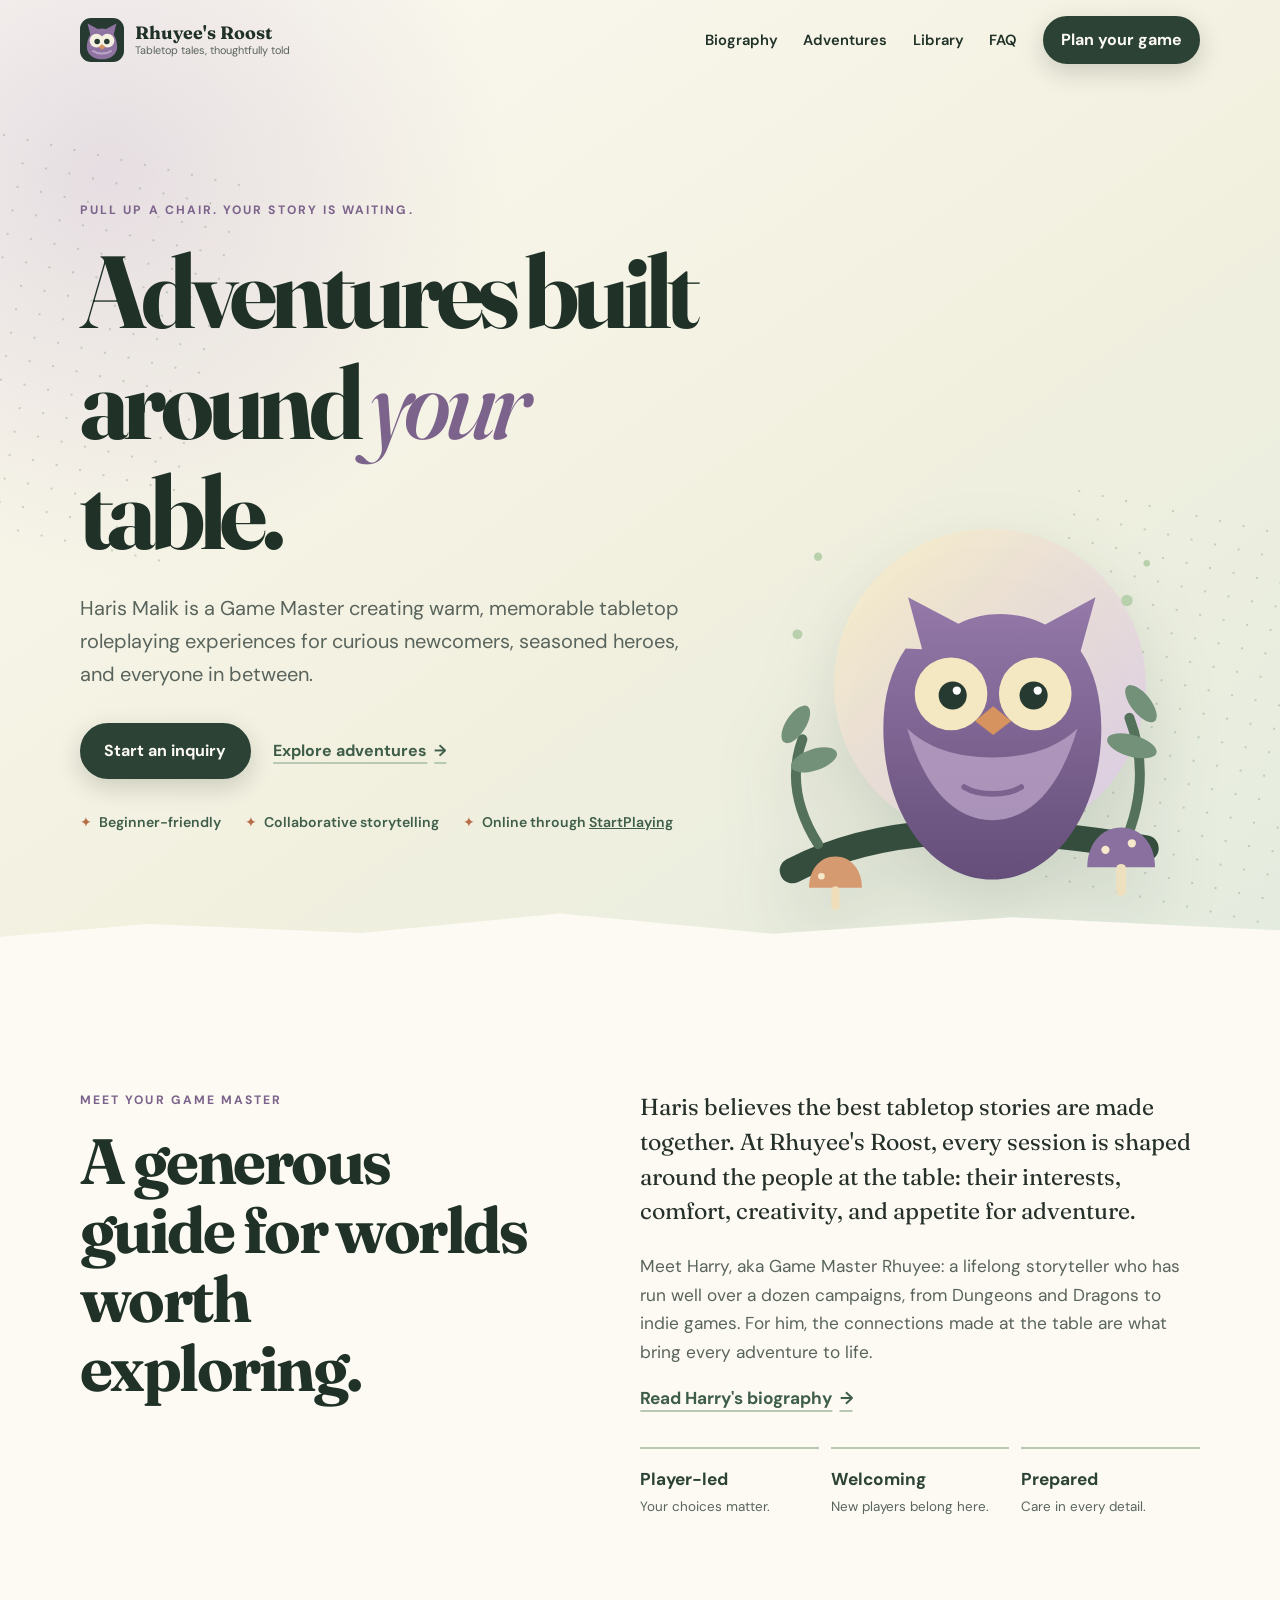
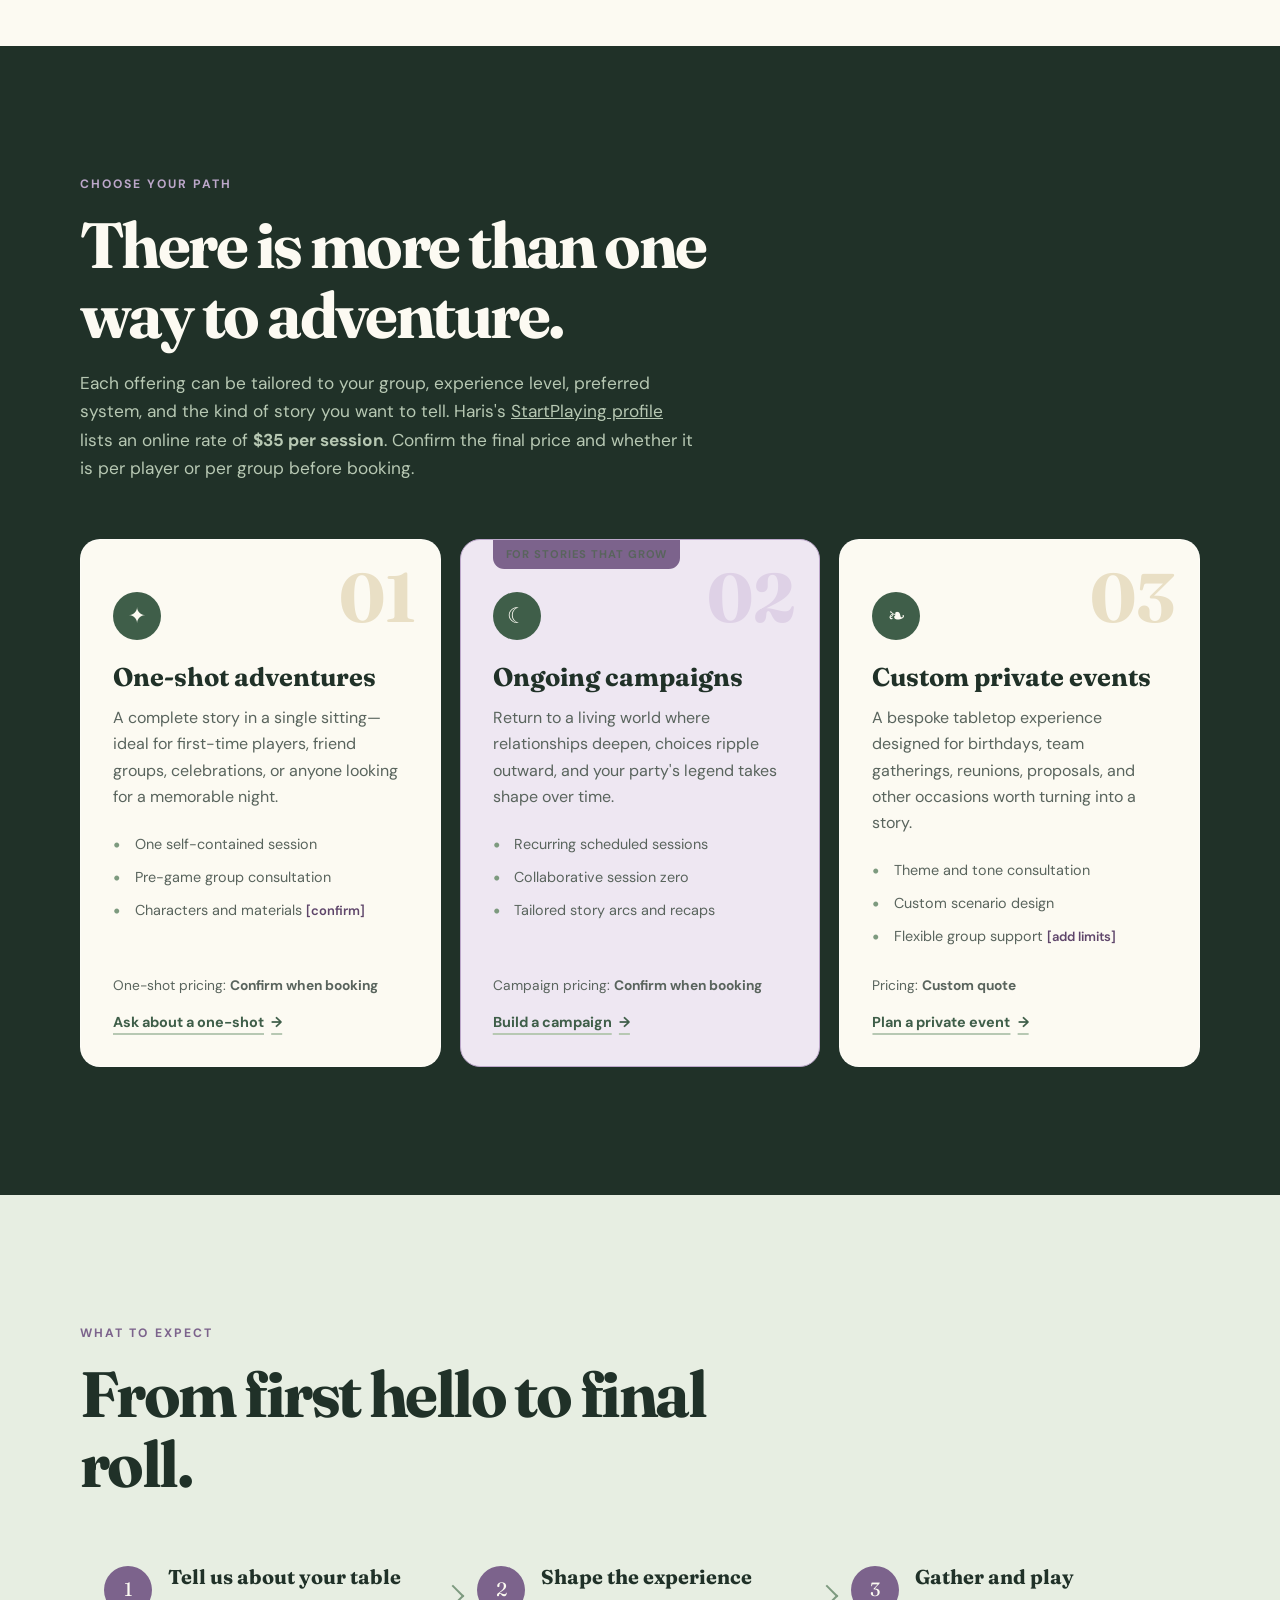
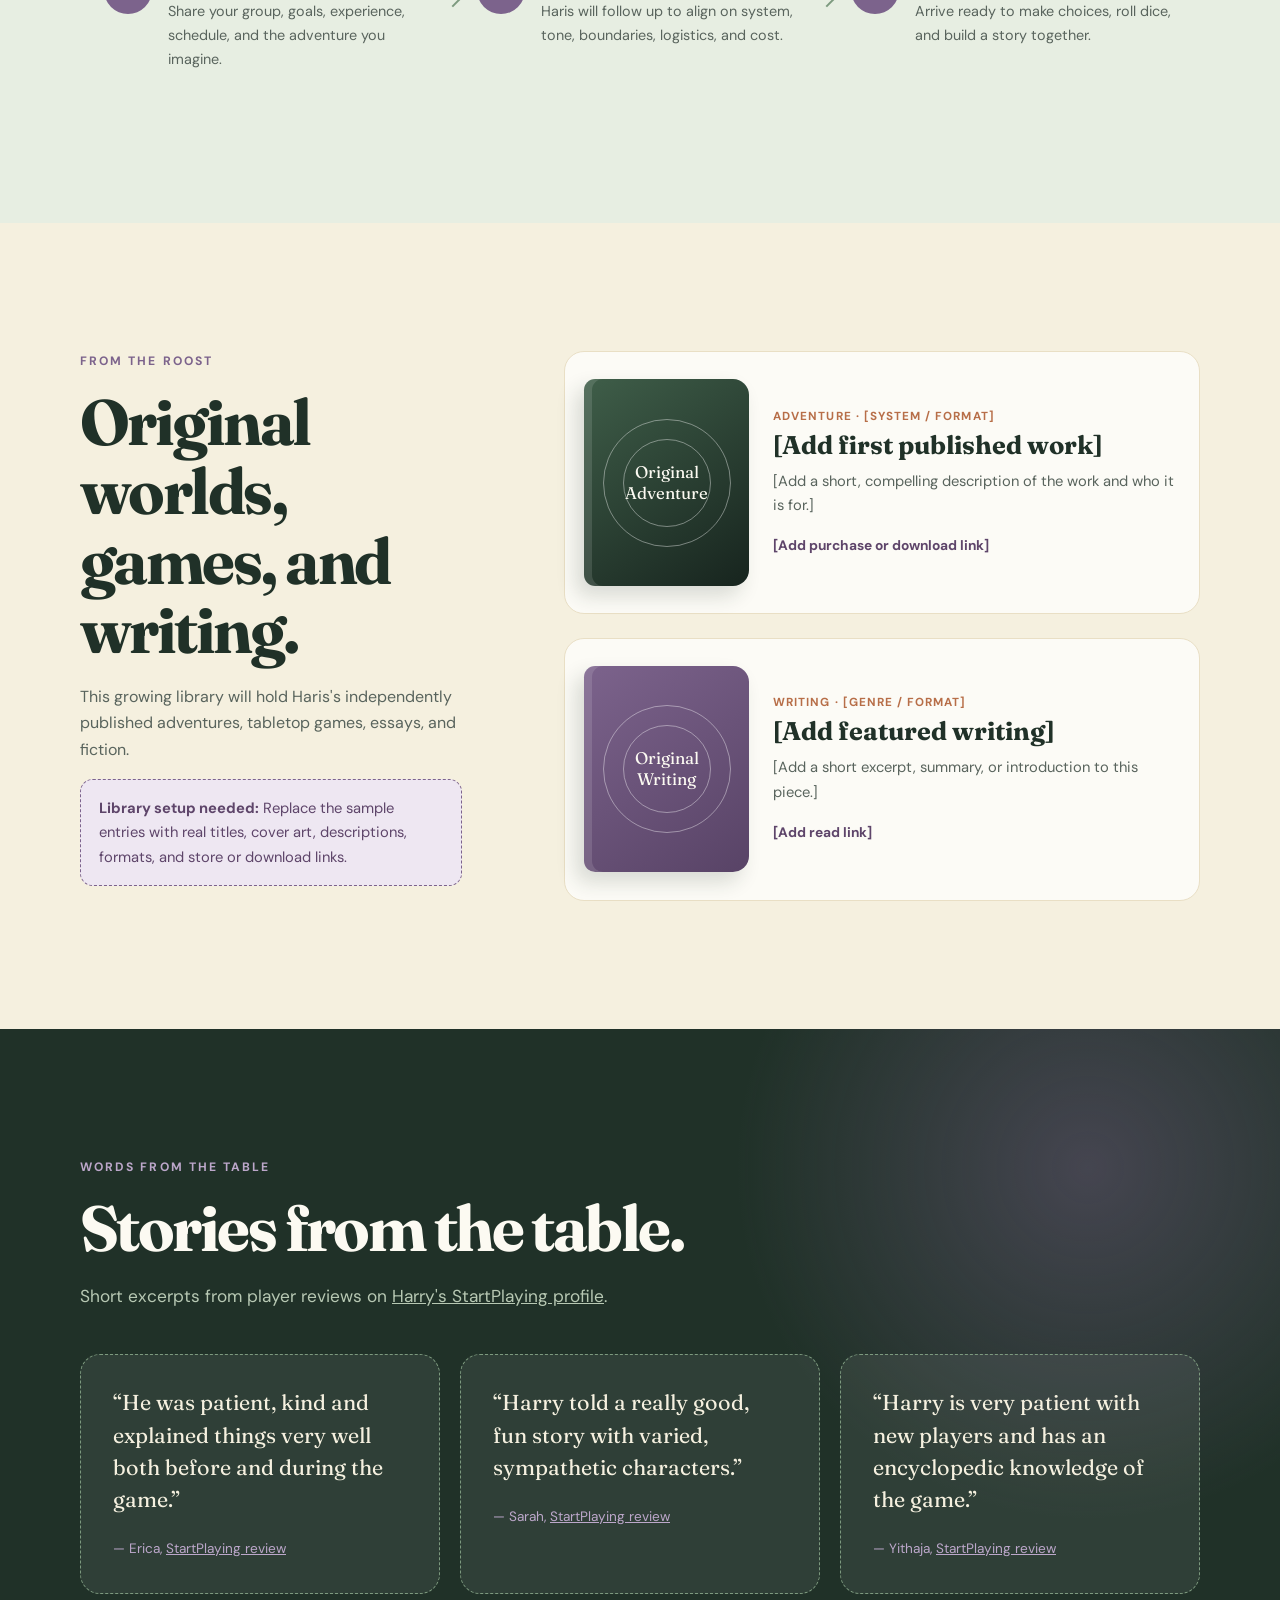
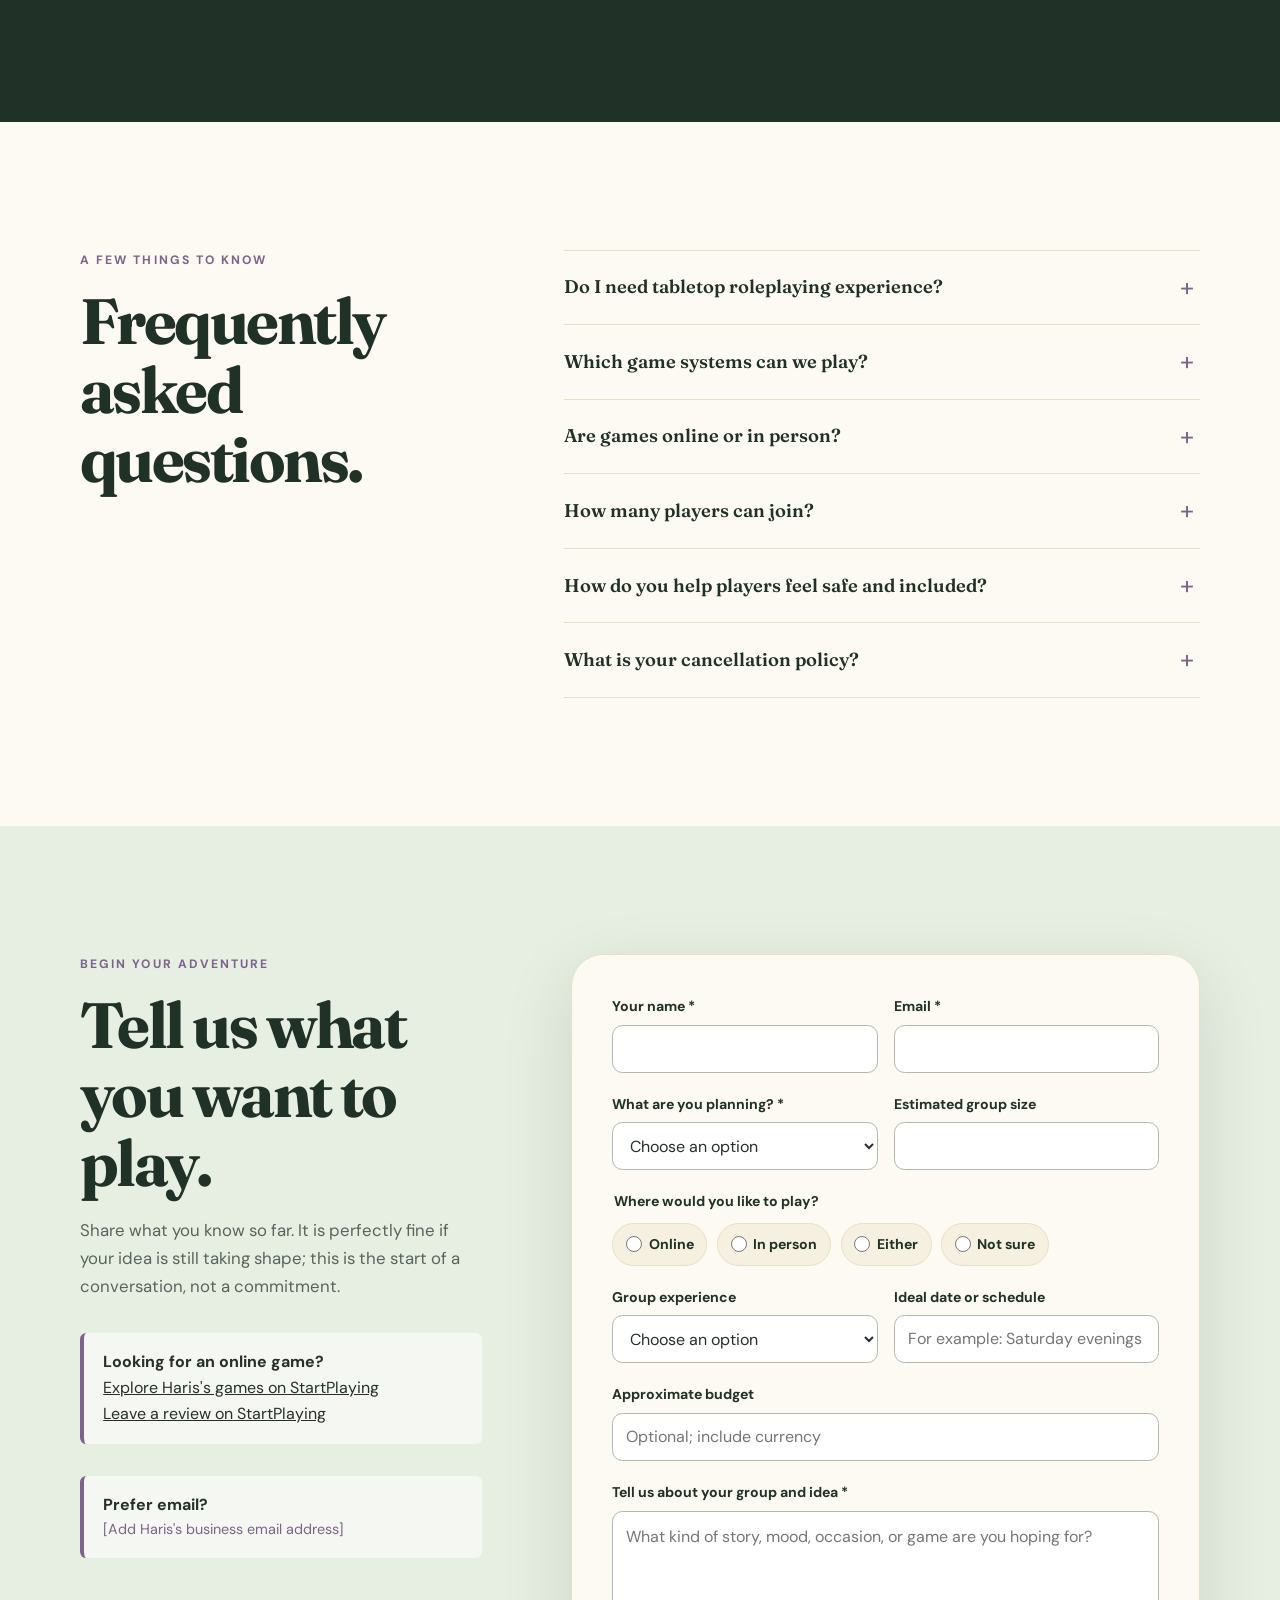
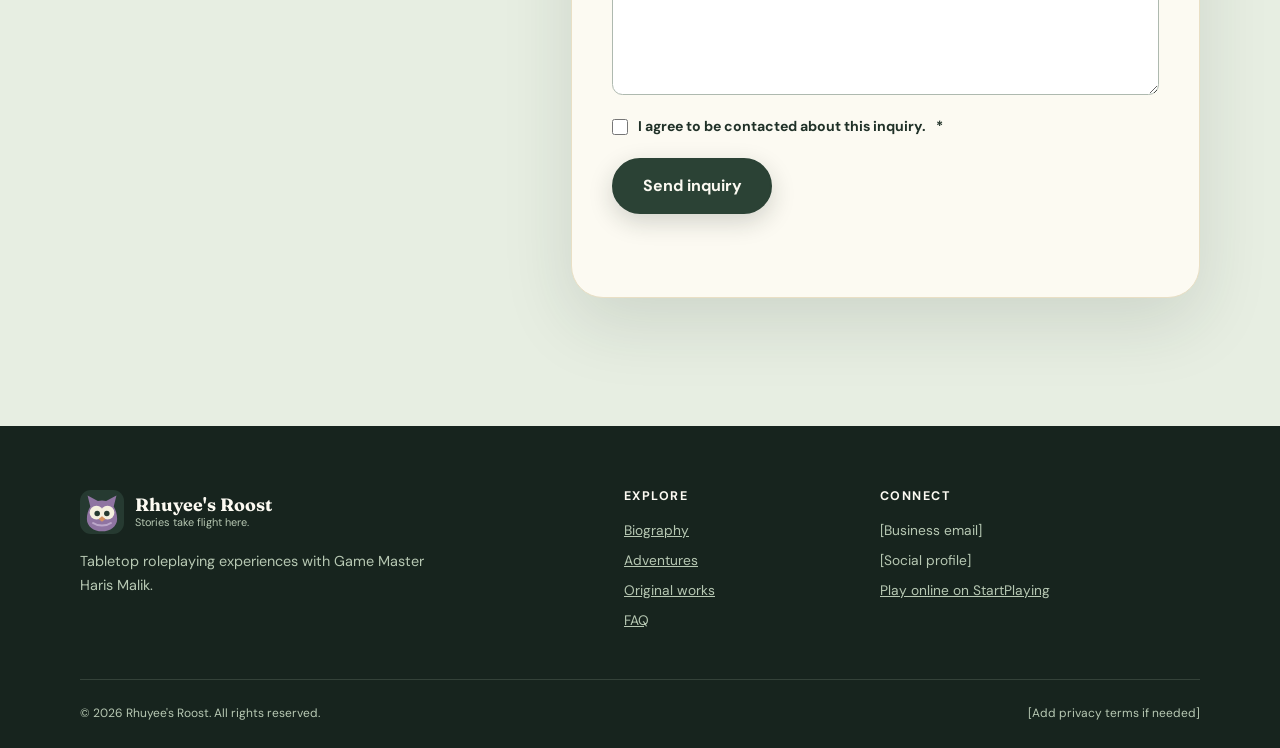
==== pr-preview/pr-1/index.html @ 186ba08c "Deploying to gh-pages from @ jada-not-java/rhuyees-roost@eade71d520b1d9b27c74addba23616a65ce2d5db 🚀" ====
<!doctype html>
<html lang="en">
  <head>
    <meta name="robots" content="noindex, nofollow">
    <meta charset="utf-8">
    <meta name="viewport" content="width=device-width, initial-scale=1">
    <meta
      name="description"
      content="Rhuyee's Roost offers welcoming, story-rich tabletop roleplaying adventures led by Game Master Haris Malik."
    >
    <meta name="theme-color" content="#263a31">
    <meta property="og:type" content="website">
    <meta property="og:title" content="Rhuyee's Roost | Tabletop Adventures with Haris Malik">
    <meta
      property="og:description"
      content="Gather around the table for thoughtful, collaborative tabletop roleplaying adventures."
    >
    <meta property="og:url" content="https://jada-not-java.github.io/rhuyees-roost/">
    <meta
      property="og:image"
      content="https://jada-not-java.github.io/rhuyees-roost/assets/social-card.svg"
    >
    <meta property="og:image:alt" content="An illustrated owl resting among leaves and mushrooms">
    <meta name="twitter:card" content="summary_large_image">
    <title>Rhuyee's Roost | Tabletop Adventures with Haris Malik</title>
    <link rel="icon" href="assets/favicon.svg" type="image/svg+xml">
    <link rel="stylesheet" href="styles.css">
    <script src="script.js" defer></script>
  </head>
  <body>
    <a class="skip-link" href="#main-content">Skip to main content</a>

    <header class="site-header" data-header>
      <div class="shell header-inner">
        <a class="brand" href="#top" aria-label="Rhuyee's Roost home">
          <img src="assets/favicon.svg" alt="" width="44" height="44">
          <span>
            <strong>Rhuyee's Roost</strong>
            <small>Tabletop tales, thoughtfully told</small>
          </span>
        </a>

        <button
          class="nav-toggle"
          type="button"
          aria-expanded="false"
          aria-controls="primary-navigation"
          data-nav-toggle
        >
          <span class="sr-only">Toggle navigation</span>
          <span aria-hidden="true"></span>
          <span aria-hidden="true"></span>
          <span aria-hidden="true"></span>
        </button>

        <nav id="primary-navigation" class="primary-nav" aria-label="Primary navigation" data-nav>
          <a href="biography.html">Biography</a>
          <a href="#services">Adventures</a>
          <a href="#library">Library</a>
          <a href="#faq">FAQ</a>
          <a class="button button-small" href="#contact">Plan your game</a>
        </nav>
      </div>
    </header>

    <main id="main-content">
      <section id="top" class="hero">
        <div class="hero-glow" aria-hidden="true"></div>
        <div class="shell hero-grid">
          <div class="hero-copy">
            <p class="eyebrow">Pull up a chair. Your story is waiting.</p>
            <h1>Adventures built around <em>your</em> table.</h1>
            <p class="hero-lede">
              Haris Malik is a Game Master creating warm, memorable tabletop roleplaying
              experiences for curious newcomers, seasoned heroes, and everyone in between.
            </p>
            <div class="button-row">
              <a class="button" href="#contact">Start an inquiry</a>
              <a class="text-link" href="#services">Explore adventures <span aria-hidden="true">→</span></a>
            </div>
            <ul class="hero-notes" aria-label="Service highlights">
              <li>Beginner-friendly</li>
              <li>Collaborative storytelling</li>
              <li>Online through <a href="https://startplaying.games/gm/rhuyee">StartPlaying</a></li>
            </ul>
          </div>

          <div class="hero-art" aria-label="An original illustration of an owl in a moonlit forest">
            <svg viewBox="0 0 560 590" role="img" aria-labelledby="hero-art-title hero-art-desc">
              <title id="hero-art-title">The owl of Rhuyee's Roost</title>
              <desc id="hero-art-desc">A friendly owl perched on a branch among leaves and mushrooms.</desc>
              <defs>
                <linearGradient id="moon" x1="0" x2="1" y1="0" y2="1">
                  <stop offset="0" stop-color="#f8efc7"/>
                  <stop offset="1" stop-color="#d9c9e8"/>
                </linearGradient>
                <linearGradient id="owlBody" x1="0" x2="0" y1="0" y2="1">
                  <stop offset="0" stop-color="#9479a9"/>
                  <stop offset="1" stop-color="#654e79"/>
                </linearGradient>
              </defs>
              <circle cx="305" cy="254" r="189" fill="url(#moon)" opacity=".92"/>
              <path d="M66 479c101-52 230-61 428-27" fill="none" stroke="#354d3d" stroke-width="31" stroke-linecap="round"/>
              <path d="M97 447c-26-41-35-83-19-127M467 448c23-51 26-104 7-154" fill="none" stroke="#54715b" stroke-width="12" stroke-linecap="round"/>
              <g fill="#739078">
                <ellipse cx="70" cy="302" rx="26" ry="12" transform="rotate(-57 70 302)"/>
                <ellipse cx="92" cy="345" rx="29" ry="13" transform="rotate(-18 92 345)"/>
                <ellipse cx="488" cy="277" rx="27" ry="12" transform="rotate(52 488 277)"/>
                <ellipse cx="477" cy="328" rx="31" ry="13" transform="rotate(16 477 328)"/>
              </g>
              <g transform="translate(165 135)">
                <path d="M58 76 41 13l61 32c34-16 71-15 105 1l61-33-18 65c17 25 25 57 25 94 0 104-59 183-132 183S11 276 11 172c0-38 9-71 27-97Z" fill="url(#owlBody)"/>
                <path d="M40 172c21 73 58 111 103 111s82-38 103-111c-24 23-58 35-103 35S64 195 40 172Z" fill="#b9a2c6" opacity=".8"/>
                <circle cx="93" cy="130" r="44" fill="#f3e8c1"/>
                <circle cx="195" cy="130" r="44" fill="#f3e8c1"/>
                <circle cx="95" cy="132" r="17" fill="#263a31"/>
                <circle cx="193" cy="132" r="17" fill="#263a31"/>
                <circle cx="100" cy="126" r="5" fill="#fff"/>
                <circle cx="198" cy="126" r="5" fill="#fff"/>
                <path d="m144 145-22 18 22 17 22-17Z" fill="#d6925f"/>
                <path d="M109 243c18 11 51 11 69 0" fill="none" stroke="#7b628f" stroke-width="7" stroke-linecap="round"/>
              </g>
              <g>
                <path d="M86 500c0-22 13-38 32-38s32 16 32 38" fill="#d59a70"/>
                <rect x="113" y="498" width="10" height="29" rx="5" fill="#f0ddba"/>
                <circle cx="101" cy="486" r="4" fill="#f5e8cb"/>
                <path d="M423 475c0-28 17-48 41-48s41 20 41 48" fill="#89709e"/>
                <rect x="458" y="471" width="12" height="39" rx="6" fill="#eee0bf"/>
                <circle cx="445" cy="454" r="5" fill="#f5e8cb"/>
                <circle cx="477" cy="446" r="5" fill="#f5e8cb"/>
              </g>
              <g fill="#b9d0ad">
                <circle cx="97" cy="99" r="5"/>
                <circle cx="471" cy="152" r="7"/>
                <circle cx="495" cy="107" r="4"/>
                <circle cx="72" cy="193" r="6"/>
              </g>
            </svg>
          </div>
        </div>
        <div class="hero-wave" aria-hidden="true"></div>
      </section>

      <section id="about" class="section about">
        <div class="shell split-layout">
          <div>
            <p class="eyebrow">Meet your Game Master</p>
            <h2>A generous guide for worlds worth exploring.</h2>
          </div>
          <div class="prose">
            <p>
              Haris believes the best tabletop stories are made together. At Rhuyee's Roost,
              every session is shaped around the people at the table: their interests, comfort,
              creativity, and appetite for adventure.
            </p>
            <p>
              Meet Harry, aka Game Master Rhuyee: a lifelong storyteller who has run well over
              a dozen campaigns, from Dungeons and Dragons to indie games. For him, the
              connections made at the table are what bring every adventure to life.
            </p>
            <a class="text-link" href="biography.html">Read Harry's biography <span aria-hidden="true">→</span></a>
            <div class="about-values">
              <div>
                <strong>Player-led</strong>
                <span>Your choices matter.</span>
              </div>
              <div>
                <strong>Welcoming</strong>
                <span>New players belong here.</span>
              </div>
              <div>
                <strong>Prepared</strong>
                <span>Care in every detail.</span>
              </div>
            </div>
          </div>
        </div>
      </section>

      <section id="services" class="section services">
        <div class="shell">
          <div class="section-heading">
            <p class="eyebrow">Choose your path</p>
            <h2>There is more than one way to adventure.</h2>
            <p>
              Each offering can be tailored to your group, experience level, preferred system,
              and the kind of story you want to tell. Haris's
              <a href="https://startplaying.games/gm/rhuyee">StartPlaying profile</a>
              lists an online rate of <strong>$35 per session</strong>.
              Confirm the final price and whether it is per player or per group before booking.
            </p>
          </div>

          <div class="card-grid">
            <article class="service-card">
              <span class="card-number" aria-hidden="true">01</span>
              <div class="service-icon" aria-hidden="true">✦</div>
              <h3>One-shot adventures</h3>
              <p>
                A complete story in a single sitting—ideal for first-time players, friend groups,
                celebrations, or anyone looking for a memorable night.
              </p>
              <ul>
                <li>One self-contained session</li>
                <li>Pre-game group consultation</li>
                <li>Characters and materials <span class="placeholder-inline">[confirm]</span></li>
              </ul>
              <p class="service-price">One-shot pricing: <strong>Confirm when booking</strong></p>
              <a class="text-link" href="#contact">Ask about a one-shot <span aria-hidden="true">→</span></a>
            </article>

            <article class="service-card featured">
              <p class="featured-label">For stories that grow</p>
              <span class="card-number" aria-hidden="true">02</span>
              <div class="service-icon" aria-hidden="true">☾</div>
              <h3>Ongoing campaigns</h3>
              <p>
                Return to a living world where relationships deepen, choices ripple outward, and
                your party's legend takes shape over time.
              </p>
              <ul>
                <li>Recurring scheduled sessions</li>
                <li>Collaborative session zero</li>
                <li>Tailored story arcs and recaps</li>
              </ul>
              <p class="service-price">Campaign pricing: <strong>Confirm when booking</strong></p>
              <a class="text-link" href="#contact">Build a campaign <span aria-hidden="true">→</span></a>
            </article>

            <article class="service-card">
              <span class="card-number" aria-hidden="true">03</span>
              <div class="service-icon" aria-hidden="true">❧</div>
              <h3>Custom private events</h3>
              <p>
                A bespoke tabletop experience designed for birthdays, team gatherings, reunions,
                proposals, and other occasions worth turning into a story.
              </p>
              <ul>
                <li>Theme and tone consultation</li>
                <li>Custom scenario design</li>
                <li>Flexible group support <span class="placeholder-inline">[add limits]</span></li>
              </ul>
              <p class="service-price">Pricing: <strong>Custom quote</strong></p>
              <a class="text-link" href="#contact">Plan a private event <span aria-hidden="true">→</span></a>
            </article>
          </div>
        </div>
      </section>

      <section class="section experience">
        <div class="shell">
          <div class="section-heading compact">
            <p class="eyebrow">What to expect</p>
            <h2>From first hello to final roll.</h2>
          </div>
          <ol class="steps">
            <li>
              <span>1</span>
              <div>
                <h3>Tell us about your table</h3>
                <p>Share your group, goals, experience, schedule, and the adventure you imagine.</p>
              </div>
            </li>
            <li>
              <span>2</span>
              <div>
                <h3>Shape the experience</h3>
                <p>Haris will follow up to align on system, tone, boundaries, logistics, and cost.</p>
              </div>
            </li>
            <li>
              <span>3</span>
              <div>
                <h3>Gather and play</h3>
                <p>Arrive ready to make choices, roll dice, and build a story together.</p>
              </div>
            </li>
          </ol>
        </div>
      </section>

      <section id="library" class="section library">
        <div class="shell library-grid">
          <div class="library-intro">
            <p class="eyebrow">From the Roost</p>
            <h2>Original worlds, games, and writing.</h2>
            <p>
              This growing library will hold Haris's independently published adventures,
              tabletop games, essays, and fiction.
            </p>
            <p class="placeholder-block">
              <strong>Library setup needed:</strong> Replace the sample entries with real titles,
              cover art, descriptions, formats, and store or download links.
            </p>
          </div>

          <div class="library-list">
            <article class="work-card">
              <div class="book-cover cover-one" aria-hidden="true">
                <span>Original<br>Adventure</span>
              </div>
              <div>
                <p class="work-type">Adventure · <span>[system / format]</span></p>
                <h3>[Add first published work]</h3>
                <p>[Add a short, compelling description of the work and who it is for.]</p>
                <span class="disabled-link" aria-label="Purchase or download link not yet available">
                  [Add purchase or download link]
                </span>
              </div>
            </article>

            <article class="work-card">
              <div class="book-cover cover-two" aria-hidden="true">
                <span>Original<br>Writing</span>
              </div>
              <div>
                <p class="work-type">Writing · <span>[genre / format]</span></p>
                <h3>[Add featured writing]</h3>
                <p>[Add a short excerpt, summary, or introduction to this piece.]</p>
                <span class="disabled-link" aria-label="Read link not yet available">[Add read link]</span>
              </div>
            </article>
          </div>
        </div>
      </section>

      <section id="testimonials" class="section testimonials" aria-labelledby="testimonials-title">
        <div class="shell">
          <div class="section-heading compact">
            <p class="eyebrow">Words from the table</p>
            <h2 id="testimonials-title">Stories from the table.</h2>
            <p>
              Short excerpts from player reviews on
              <a href="https://startplaying.games/gm/rhuyee">Harry's StartPlaying profile</a>.
            </p>
          </div>
          <div class="testimonial-grid">
            <blockquote cite="https://startplaying.games/gm/rhuyee">
              <p>“He was patient, kind and explained things very well both before and during the game.”</p>
              <footer>— Erica, <a href="https://startplaying.games/gm/rhuyee">StartPlaying review</a></footer>
            </blockquote>
            <blockquote cite="https://startplaying.games/gm/rhuyee">
              <p>“Harry told a really good, fun story with varied, sympathetic characters.”</p>
              <footer>— Sarah, <a href="https://startplaying.games/gm/rhuyee">StartPlaying review</a></footer>
            </blockquote>
            <blockquote cite="https://startplaying.games/gm/rhuyee">
              <p>“Harry is very patient with new players and has an encyclopedic knowledge of the game.”</p>
              <footer>— Yithaja, <a href="https://startplaying.games/gm/rhuyee">StartPlaying review</a></footer>
            </blockquote>
          </div>
        </div>
      </section>

      <section id="faq" class="section faq">
        <div class="shell faq-layout">
          <div>
            <p class="eyebrow">A few things to know</p>
            <h2>Frequently asked questions.</h2>
          </div>
          <div class="accordion" data-accordion>
            <details>
              <summary>Do I need tabletop roleplaying experience?</summary>
              <p>
                Not at all. New players are welcome, and Haris can explain the rules, guide
                character creation, and help everyone feel at home at the table.
              </p>
            </details>
            <details>
              <summary>Which game systems can we play?</summary>
              <p>
                <span class="placeholder-inline">[List the systems Haris currently offers.]</span>
                If you have a particular system in mind, include it in your inquiry.
              </p>
            </details>
            <details>
              <summary>Are games online or in person?</summary>
              <p>
                Haris runs online games through
                <a href="https://startplaying.games/gm/rhuyee">his StartPlaying profile</a>,
                where you can explore his online offerings.
                <span class="placeholder-inline">[Confirm in-person availability, service area,
                travel policy, and any venue requirements.]</span>
              </p>
            </details>
            <details>
              <summary>How many players can join?</summary>
              <p>
                <span class="placeholder-inline">[Add ideal and maximum group sizes.]</span>
                Group size affects the recommended format, session length, and quote.
              </p>
            </details>
            <details>
              <summary>How do you help players feel safe and included?</summary>
              <p>
                Every booking includes a conversation about tone, boundaries, and player needs.
                <span class="placeholder-inline">[Add the safety tools and accessibility practices
                Haris uses.]</span>
              </p>
            </details>
            <details>
              <summary>What is your cancellation policy?</summary>
              <p>
                <span class="placeholder-inline">[Add booking, deposit, rescheduling, cancellation,
                and refund terms before accepting paid reservations.]</span>
              </p>
            </details>
          </div>
        </div>
      </section>

      <section id="contact" class="section contact">
        <div class="shell contact-grid">
          <div class="contact-copy">
            <p class="eyebrow">Begin your adventure</p>
            <h2>Tell us what you want to play.</h2>
            <p>
              Share what you know so far. It is perfectly fine if your idea is still taking shape;
              this is the start of a conversation, not a commitment.
            </p>
            <div class="contact-note">
              <strong>Looking for an online game?</strong>
              <a href="https://startplaying.games/gm/rhuyee">Explore Haris's games on StartPlaying</a>
              <a href="https://startplaying.games/gm/rhuyee/review">Leave a review on StartPlaying</a>
            </div>
            <div class="contact-note">
              <strong>Prefer email?</strong>
              <span>[Add Haris's business email address]</span>
            </div>
          </div>

          <form
            class="inquiry-form"
            action="https://formspree.io/f/mqpprqvq"
            method="post"
            data-inquiry-form
          >
            <div class="field-row">
              <div class="field">
                <label for="name">Your name <span aria-hidden="true">*</span></label>
                <input id="name" name="name" type="text" autocomplete="name" required>
              </div>
              <div class="field">
                <label for="email">Email <span aria-hidden="true">*</span></label>
                <input id="email" name="email" type="email" autocomplete="email" required>
              </div>
            </div>

            <div class="field-row">
              <div class="field">
                <label for="service">What are you planning? <span aria-hidden="true">*</span></label>
                <select id="service" name="service" required>
                  <option value="">Choose an option</option>
                  <option>One-shot adventure</option>
                  <option>Ongoing campaign</option>
                  <option>Custom private event</option>
                  <option>Not sure yet</option>
                </select>
              </div>
              <div class="field">
                <label for="group-size">Estimated group size</label>
                <input id="group-size" name="group_size" type="number" min="1" max="30" inputmode="numeric">
              </div>
            </div>

            <fieldset>
              <legend>Where would you like to play?</legend>
              <div class="choice-row">
                <label><input type="radio" name="format" value="Online"> Online</label>
                <label><input type="radio" name="format" value="In person"> In person</label>
                <label><input type="radio" name="format" value="Either"> Either</label>
                <label><input type="radio" name="format" value="Not sure"> Not sure</label>
              </div>
            </fieldset>

            <div class="field-row">
              <div class="field">
                <label for="experience">Group experience</label>
                <select id="experience" name="experience">
                  <option value="">Choose an option</option>
                  <option>Everyone is new</option>
                  <option>Mostly new players</option>
                  <option>Mixed experience</option>
                  <option>Mostly experienced players</option>
                </select>
              </div>
              <div class="field">
                <label for="timing">Ideal date or schedule</label>
                <input id="timing" name="timing" type="text" placeholder="For example: Saturday evenings in May">
              </div>
            </div>

            <div class="field">
              <label for="budget">Approximate budget</label>
              <input
                id="budget"
                name="budget"
                type="text"
                inputmode="decimal"
                placeholder="Optional; include currency"
              >
            </div>

            <div class="field">
              <label for="message">Tell us about your group and idea <span aria-hidden="true">*</span></label>
              <textarea
                id="message"
                name="message"
                rows="6"
                required
                placeholder="What kind of story, mood, occasion, or game are you hoping for?"
              ></textarea>
            </div>

            <div class="field checkbox-field">
              <label>
                <input type="checkbox" name="contact_consent" value="yes" required>
                I agree to be contacted about this inquiry. <span aria-hidden="true">*</span>
              </label>
            </div>

            <input type="text" name="_gotcha" tabindex="-1" autocomplete="off" class="honeypot" aria-hidden="true">
            <input type="hidden" name="_subject" value="New Rhuyee's Roost booking inquiry">

            <button class="button submit-button" type="submit">Send inquiry</button>
            <p class="form-status" role="status" aria-live="polite" data-form-status></p>
          </form>
        </div>
      </section>
    </main>

    <footer class="site-footer">
      <div class="shell footer-grid">
        <div>
          <a class="brand footer-brand" href="#top" aria-label="Rhuyee's Roost home">
            <img src="assets/favicon.svg" alt="" width="44" height="44">
            <span>
              <strong>Rhuyee's Roost</strong>
              <small>Stories take flight here.</small>
            </span>
          </a>
          <p>Tabletop roleplaying experiences with Game Master Haris Malik.</p>
        </div>
        <div>
          <h2>Explore</h2>
          <a href="biography.html">Biography</a>
          <a href="#services">Adventures</a>
          <a href="#library">Original works</a>
          <a href="#faq">FAQ</a>
        </div>
        <div>
          <h2>Connect</h2>
          <span>[Business email]</span>
          <span>[Social profile]</span>
          <a href="https://startplaying.games/gm/rhuyee">Play online on StartPlaying</a>
        </div>
      </div>
      <div class="shell footer-bottom">
        <p>© <span data-year></span> Rhuyee's Roost. All rights reserved.</p>
        <p><span>[Add privacy terms if needed]</span></p>
      </div>
    </footer>
  </body>
</html>
---- pr-preview/pr-1/styles.css ----
@import url("https://fonts.googleapis.com/css2?family=DM+Sans:wght@400;500;600;700&family=Fraunces:opsz,wght@9..144,500;9..144,600;9..144,700&display=swap");

:root {
  --forest-950: #17241e;
  --forest-900: #203128;
  --forest-800: #2b4235;
  --forest-700: #3f5e49;
  --forest-600: #57765e;
  --sage-500: #7d9a7f;
  --sage-300: #b7c8b3;
  --sage-100: #e7eee2;
  --cream-50: #fcfaf2;
  --cream-100: #f5f0df;
  --cream-200: #e9dfc5;
  --plum-800: #584366;
  --plum-600: #7c638c;
  --plum-300: #bca7ca;
  --plum-100: #eee7f2;
  --rust-500: #b76e48;
  --gold-400: #d7b86c;
  --ink: #26302a;
  --muted: #59645d;
  --white: #fff;
  --shadow: 0 24px 70px rgba(32, 49, 40, 0.13);
  --radius-large: 2rem;
  --radius-medium: 1.25rem;
  --shell: min(1120px, calc(100% - 2.5rem));
}

*,
*::before,
*::after {
  box-sizing: border-box;
}

html {
  scroll-behavior: smooth;
}

body {
  margin: 0;
  color: var(--ink);
  background: var(--cream-50);
  font-family: "DM Sans", system-ui, sans-serif;
  font-size: 1rem;
  line-height: 1.65;
  text-rendering: optimizeLegibility;
}

body.nav-open {
  overflow: hidden;
}

img,
svg {
  display: block;
  max-width: 100%;
}

a {
  color: inherit;
}

button,
input,
select,
textarea {
  font: inherit;
}

button,
a {
  -webkit-tap-highlight-color: transparent;
}

:focus-visible {
  outline: 3px solid var(--rust-500);
  outline-offset: 4px;
}

::selection {
  color: var(--forest-950);
  background: var(--gold-400);
}

.shell {
  width: var(--shell);
  margin-inline: auto;
}

.sr-only {
  position: absolute;
  width: 1px;
  height: 1px;
  padding: 0;
  margin: -1px;
  overflow: hidden;
  clip: rect(0, 0, 0, 0);
  white-space: nowrap;
  border: 0;
}

.skip-link {
  position: fixed;
  z-index: 1000;
  top: 0.75rem;
  left: 0.75rem;
  padding: 0.75rem 1rem;
  color: var(--white);
  background: var(--forest-950);
  border-radius: 0.5rem;
  transform: translateY(-150%);
}

.skip-link:focus {
  transform: translateY(0);
}

h1,
h2,
h3,
p {
  margin-top: 0;
}

h1,
h2,
h3 {
  color: var(--forest-900);
  font-family: "Fraunces", Georgia, serif;
  line-height: 1.08;
}

h1 {
  max-width: 780px;
  margin-bottom: 1.5rem;
  font-size: clamp(3.2rem, 8vw, 6.7rem);
  letter-spacing: -0.055em;
}

h1 em {
  color: var(--plum-600);
  font-style: italic;
  font-weight: 500;
}

h2 {
  margin-bottom: 1.25rem;
  font-size: clamp(2.35rem, 5vw, 4.25rem);
  letter-spacing: -0.04em;
}

h3 {
  margin-bottom: 0.8rem;
  font-size: 1.6rem;
}

.eyebrow {
  margin-bottom: 1rem;
  color: var(--plum-600);
  font-size: 0.76rem;
  font-weight: 700;
  letter-spacing: 0.17em;
  text-transform: uppercase;
}

.section {
  padding-block: clamp(5rem, 10vw, 8rem);
  scroll-margin-top: 5rem;
}

.section-heading {
  max-width: 700px;
  margin-bottom: 3.5rem;
}

.section-heading > p:last-child {
  max-width: 620px;
  color: var(--muted);
  font-size: 1.08rem;
}

.section-heading.compact {
  margin-bottom: 2.75rem;
}

.placeholder-inline,
.placeholder-block,
.disabled-link {
  color: #5e456a;
}

.placeholder-inline {
  font-size: 0.9em;
  font-weight: 600;
}

.placeholder-block {
  padding: 1rem 1.1rem;
  background: var(--plum-100);
  border: 1px dashed var(--plum-600);
  border-radius: 0.8rem;
  font-size: 0.92rem;
}

.button,
.text-link {
  display: inline-flex;
  align-items: center;
  justify-content: center;
  gap: 0.45rem;
  font-weight: 700;
  text-decoration: none;
}

.button {
  min-height: 3.25rem;
  padding: 0.8rem 1.4rem;
  color: var(--cream-50);
  background: var(--forest-800);
  border: 2px solid var(--forest-800);
  border-radius: 999px;
  box-shadow: 0 8px 24px rgba(23, 36, 30, 0.18);
  cursor: pointer;
  transition: background-color 180ms ease, border-color 180ms ease, transform 180ms ease;
}

.button:hover {
  background: var(--plum-800);
  border-color: var(--plum-800);
  transform: translateY(-2px);
}

.button-small {
  min-height: 2.7rem;
  padding: 0.55rem 1rem;
}

.text-link {
  color: var(--forest-700);
  text-decoration: underline;
  text-decoration-color: var(--sage-300);
  text-decoration-thickness: 2px;
  text-underline-offset: 0.35rem;
}

.text-link:hover {
  color: var(--plum-800);
  text-decoration-color: var(--plum-600);
}

.site-header {
  position: fixed;
  z-index: 100;
  top: 0;
  right: 0;
  left: 0;
  border-bottom: 1px solid transparent;
  transition: background-color 180ms ease, border-color 180ms ease, box-shadow 180ms ease;
}

.site-header.scrolled {
  background: rgba(252, 250, 242, 0.94);
  border-bottom-color: var(--cream-200);
  box-shadow: 0 8px 30px rgba(23, 36, 30, 0.08);
  backdrop-filter: blur(14px);
}

.header-inner {
  display: flex;
  align-items: center;
  justify-content: space-between;
  min-height: 5rem;
}

.brand {
  display: inline-flex;
  align-items: center;
  gap: 0.7rem;
  text-decoration: none;
}

.brand img {
  width: 2.75rem;
  height: 2.75rem;
}

.brand span {
  display: grid;
}

.brand strong {
  color: var(--forest-900);
  font-family: "Fraunces", Georgia, serif;
  font-size: 1.12rem;
  line-height: 1.2;
}

.brand small {
  color: var(--muted);
  font-size: 0.68rem;
  line-height: 1.4;
}

.primary-nav {
  display: flex;
  align-items: center;
  gap: 1.6rem;
}

.primary-nav > a:not(.button) {
  color: var(--forest-900);
  font-size: 0.92rem;
  font-weight: 600;
  text-decoration: none;
}

.primary-nav > a:not(.button):hover {
  color: var(--plum-600);
}

.nav-toggle {
  display: none;
}

.hero {
  position: relative;
  min-height: 820px;
  padding-top: 8.5rem;
  overflow: hidden;
  background:
    radial-gradient(circle at 8% 18%, rgba(188, 167, 202, 0.32), transparent 25rem),
    linear-gradient(145deg, var(--cream-50), #f2f0df 55%, #e4ecdf);
}

.hero::before,
.hero::after {
  position: absolute;
  content: "";
  width: 25rem;
  height: 25rem;
  opacity: 0.38;
  background-image: radial-gradient(var(--sage-500) 1.2px, transparent 1.2px);
  background-size: 24px 24px;
  transform: rotate(12deg);
  pointer-events: none;
}

.hero::before {
  top: 8rem;
  left: -12rem;
}

.hero::after {
  right: -9rem;
  bottom: 3rem;
}

.hero-grid {
  position: relative;
  z-index: 1;
  display: grid;
  grid-template-columns: minmax(0, 1.15fr) minmax(360px, 0.85fr);
  align-items: center;
  gap: 2rem;
}

.hero-copy {
  padding-block: 4rem 8rem;
}

.hero-lede {
  max-width: 650px;
  margin-bottom: 2rem;
  color: var(--muted);
  font-size: clamp(1.05rem, 2vw, 1.25rem);
}

.button-row {
  display: flex;
  align-items: center;
  flex-wrap: wrap;
  gap: 1.4rem;
  margin-bottom: 2rem;
}

.hero-notes {
  display: flex;
  flex-wrap: wrap;
  gap: 0.7rem 1.5rem;
  padding: 0;
  margin: 0;
  color: var(--forest-700);
  font-size: 0.88rem;
  font-weight: 600;
  list-style: none;
}

.hero-notes li::before {
  margin-right: 0.45rem;
  color: var(--rust-500);
  content: "✦";
}

.hero-art {
  position: relative;
  align-self: end;
  filter: drop-shadow(0 30px 35px rgba(43, 66, 53, 0.16));
}

.hero-art svg {
  width: 100%;
  min-width: 440px;
}

.hero-wave {
  position: absolute;
  z-index: 2;
  right: -2%;
  bottom: -1px;
  left: -2%;
  height: 75px;
  background: var(--cream-50);
  clip-path: polygon(0 68%, 13% 48%, 29% 60%, 44% 34%, 60% 61%, 78% 39%, 100% 58%, 100% 100%, 0 100%);
}

.split-layout {
  display: grid;
  grid-template-columns: 0.9fr 1.1fr;
  gap: clamp(3rem, 8vw, 7rem);
}

.prose {
  color: var(--muted);
  font-size: 1.08rem;
}

.prose > p:first-child {
  color: var(--ink);
  font-family: "Fraunces", Georgia, serif;
  font-size: 1.45rem;
  line-height: 1.5;
}

.about-values {
  display: grid;
  grid-template-columns: repeat(3, 1fr);
  gap: 0.75rem;
  margin-top: 2.2rem;
}

.about-values div {
  display: grid;
  gap: 0.15rem;
  padding-top: 1rem;
  border-top: 2px solid var(--sage-300);
}

.about-values strong {
  color: var(--forest-800);
}

.about-values span {
  font-size: 0.84rem;
}

.biography-header {
  background: var(--cream-50);
}

.primary-nav > a[aria-current="page"] {
  text-decoration: underline;
  text-underline-offset: 0.35rem;
  text-decoration-color: var(--plum-600);
}

.biography-hero {
  padding-block: 9rem 4.5rem;
  background:
    radial-gradient(circle at 90% 20%, rgba(188, 167, 202, 0.3), transparent 25rem),
    linear-gradient(145deg, var(--cream-50), var(--sage-100));
  border-bottom: 1px solid var(--cream-200);
}

.biography-hero-grid {
  display: grid;
  grid-template-columns: minmax(0, 1fr) 200px;
  align-items: center;
  gap: 3rem;
}

.biography-hero h1 {
  font-size: clamp(3rem, 6.5vw, 5.5rem);
}

.biography-portrait {
  width: 100%;
  height: auto;
  border-radius: var(--radius-medium);
  filter: drop-shadow(0 18px 25px rgba(43, 66, 53, 0.16));
}

.biography-content {
  max-width: 800px;
  padding-block: 1rem 5rem;
}

.biography-section {
  padding-block: 3.5rem;
  border-bottom: 1px solid var(--cream-200);
}

.biography-section h2,
.biography-invitation h2 {
  font-size: clamp(2rem, 4vw, 3rem);
}

.biography-section p:not(.eyebrow),
.biography-invitation > p:not(.eyebrow) {
  color: var(--muted);
  font-size: 1.08rem;
  line-height: 1.85;
}

.biography-section > p:last-child {
  margin-bottom: 0;
}

.biography-campaigns {
  display: grid;
  gap: 1.5rem;
  margin-top: 2rem;
}

.biography-campaign {
  padding: clamp(1.25rem, 4vw, 2rem);
  background: var(--cream-100);
  border: 1px solid var(--cream-200);
  border-radius: var(--radius-medium);
}

.biography-campaign:nth-child(even) {
  background: var(--sage-100);
}

.biography-campaign p {
  margin-bottom: 0;
}

.biography-systems {
  display: grid;
  grid-template-columns: repeat(2, minmax(0, 1fr));
  gap: 0.75rem 1.5rem;
  padding-left: 1.25rem;
  margin-bottom: 0;
}

.biography-systems li {
  padding-left: 0.25rem;
}

.biography-systems li::marker {
  color: var(--plum-600);
}

.biography-invitation {
  padding-top: 3.5rem;
}

.biography-invitation .button-row {
  margin-bottom: 0;
}

.services {
  background: var(--forest-900);
}

.services .section-heading h2 {
  color: var(--cream-50);
}

.services .section-heading > p:last-child {
  color: var(--sage-300);
}

.services .eyebrow {
  color: var(--plum-300);
}

.card-grid {
  display: grid;
  grid-template-columns: repeat(3, 1fr);
  gap: 1.2rem;
}

.service-card {
  position: relative;
  display: flex;
  flex-direction: column;
  min-height: 100%;
  padding: 2rem;
  overflow: hidden;
  background: var(--cream-50);
  border: 1px solid rgba(255, 255, 255, 0.35);
  border-radius: var(--radius-medium);
}

.service-card.featured {
  background: var(--plum-100);
  border-color: var(--plum-300);
}

.featured-label {
  position: absolute;
  top: 0;
  left: 2rem;
  padding: 0.35rem 0.8rem;
  color: var(--white);
  background: var(--plum-600);
  border-radius: 0 0 0.7rem 0.7rem;
  font-size: 0.7rem;
  font-weight: 700;
  letter-spacing: 0.08em;
  text-transform: uppercase;
}

.card-number {
  position: absolute;
  top: 1.5rem;
  right: 1.5rem;
  color: var(--cream-200);
  font-family: "Fraunces", Georgia, serif;
  font-size: 4.3rem;
  font-weight: 700;
  line-height: 1;
}

.featured .card-number {
  color: #ded1e6;
}

.service-icon {
  display: grid;
  place-items: center;
  width: 3rem;
  height: 3rem;
  margin: 1.3rem 0 1.5rem;
  color: var(--cream-50);
  background: var(--forest-700);
  border-radius: 50%;
  font-size: 1.35rem;
}

.service-card > p,
.service-card li {
  color: var(--muted);
}

.service-card ul {
  display: grid;
  gap: 0.5rem;
  padding: 0;
  margin: 0.4rem 0 1.5rem;
  list-style: none;
}

.service-card li {
  padding-left: 1.35rem;
  font-size: 0.9rem;
}

.service-card li::before {
  float: left;
  margin-left: -1.35rem;
  color: var(--sage-500);
  content: "•";
  font-size: 1.3rem;
  line-height: 1.2;
}

.service-card .service-price {
  margin-top: auto;
  font-size: 0.86rem;
}

.service-card .text-link {
  align-self: flex-start;
  font-size: 0.9rem;
}

.experience {
  background: var(--sage-100);
}

.steps {
  display: grid;
  grid-template-columns: repeat(3, 1fr);
  padding: 0;
  margin: 0;
  list-style: none;
}

.steps li {
  position: relative;
  display: grid;
  grid-template-columns: auto 1fr;
  gap: 1rem;
  padding: 1.5rem;
}

.steps li:not(:last-child)::after {
  position: absolute;
  top: 2.9rem;
  right: -0.5rem;
  width: 1rem;
  height: 1rem;
  border-top: 2px solid var(--sage-500);
  border-right: 2px solid var(--sage-500);
  content: "";
  transform: rotate(45deg);
}

.steps li > span {
  display: grid;
  place-items: center;
  width: 3rem;
  height: 3rem;
  color: var(--cream-50);
  background: var(--plum-600);
  border-radius: 50%;
  font-family: "Fraunces", Georgia, serif;
  font-size: 1.2rem;
}

.steps h3 {
  font-size: 1.25rem;
}

.steps p {
  margin-bottom: 0;
  color: var(--muted);
  font-size: 0.9rem;
}

.library {
  background: var(--cream-100);
}

.library-grid {
  display: grid;
  grid-template-columns: 0.75fr 1.25fr;
  gap: clamp(3rem, 8vw, 7rem);
}

.library-intro {
  align-self: start;
  position: sticky;
  top: 7rem;
}

.library-intro > p:not(.eyebrow, .placeholder-block) {
  color: var(--muted);
}

.library-list {
  display: grid;
  gap: 1.5rem;
}

.work-card {
  display: grid;
  grid-template-columns: 165px 1fr;
  align-items: center;
  gap: 1.5rem;
  padding: 1.2rem;
  background: rgba(255, 255, 255, 0.72);
  border: 1px solid var(--cream-200);
  border-radius: var(--radius-medium);
}

.book-cover {
  position: relative;
  display: grid;
  place-items: center;
  aspect-ratio: 4 / 5;
  overflow: hidden;
  color: var(--cream-50);
  border-radius: 0.7rem 1rem 1rem 0.7rem;
  box-shadow: -8px 10px 20px rgba(32, 49, 40, 0.16), inset 8px 0 rgba(255, 255, 255, 0.12);
  text-align: center;
}

.book-cover::before,
.book-cover::after {
  position: absolute;
  border: 1px solid rgba(255, 255, 255, 0.4);
  border-radius: 50%;
  content: "";
}

.book-cover::before {
  width: 8rem;
  height: 8rem;
}

.book-cover::after {
  width: 5.5rem;
  height: 5.5rem;
}

.book-cover span {
  position: relative;
  z-index: 1;
  font-family: "Fraunces", Georgia, serif;
  font-size: 1.05rem;
  line-height: 1.25;
}

.cover-one {
  background: linear-gradient(145deg, var(--forest-700), var(--forest-950));
}

.cover-two {
  background: linear-gradient(145deg, var(--plum-600), var(--plum-800));
}

.work-type {
  margin-bottom: 0.35rem;
  color: var(--rust-500);
  font-size: 0.73rem;
  font-weight: 700;
  letter-spacing: 0.09em;
  text-transform: uppercase;
}

.work-card h3 {
  margin-bottom: 0.6rem;
}

.work-card p:not(.work-type) {
  color: var(--muted);
  font-size: 0.92rem;
}

.disabled-link {
  font-size: 0.86rem;
  font-weight: 700;
}

.testimonials {
  color: var(--sage-100);
  background:
    radial-gradient(circle at 85% 20%, rgba(124, 99, 140, 0.4), transparent 22rem),
    var(--forest-900);
}

.testimonials h2 {
  color: var(--cream-50);
}

.testimonials .section-heading > p:last-child {
  color: var(--sage-300);
}

.testimonials .eyebrow {
  color: var(--plum-300);
}

.testimonial-grid {
  display: grid;
  grid-template-columns: repeat(3, 1fr);
  gap: 1.25rem;
}

blockquote {
  margin: 0;
  padding: 2rem;
  background: rgba(255, 255, 255, 0.07);
  border: 1px dashed var(--sage-500);
  border-radius: var(--radius-medium);
}

blockquote p {
  color: var(--cream-100);
  font-family: "Fraunces", Georgia, serif;
  font-size: 1.35rem;
  line-height: 1.5;
}

blockquote footer {
  color: var(--plum-300);
  font-size: 0.85rem;
}

.faq-layout {
  display: grid;
  grid-template-columns: 0.75fr 1.25fr;
  gap: clamp(3rem, 8vw, 7rem);
}

.accordion {
  border-top: 1px solid var(--cream-200);
}

details {
  border-bottom: 1px solid var(--cream-200);
}

summary {
  position: relative;
  padding: 1.35rem 3rem 1.35rem 0;
  color: var(--forest-900);
  font-family: "Fraunces", Georgia, serif;
  font-size: 1.15rem;
  font-weight: 600;
  cursor: pointer;
  list-style: none;
}

summary::-webkit-details-marker {
  display: none;
}

summary::after {
  position: absolute;
  top: 50%;
  right: 0.35rem;
  color: var(--plum-600);
  content: "+";
  font-family: "DM Sans", system-ui, sans-serif;
  font-size: 1.6rem;
  font-weight: 400;
  transform: translateY(-50%);
}

details[open] summary::after {
  content: "−";
}

details p {
  padding: 0 2.5rem 1.4rem 0;
  margin: 0;
  color: var(--muted);
}

.contact {
  background: var(--sage-100);
}

.contact-grid {
  display: grid;
  grid-template-columns: 0.78fr 1.22fr;
  align-items: start;
  gap: clamp(3rem, 7vw, 6rem);
}

.contact-copy {
  position: sticky;
  top: 7rem;
}

.contact-copy > p:not(.eyebrow) {
  color: var(--muted);
  font-size: 1.05rem;
}

.contact-note {
  display: grid;
  padding: 1rem 1.2rem;
  margin-top: 2rem;
  background: rgba(255, 255, 255, 0.55);
  border-left: 4px solid var(--plum-600);
  border-radius: 0.4rem;
}

.contact-note span {
  color: var(--plum-600);
  font-size: 0.9rem;
}

.inquiry-form {
  display: grid;
  gap: 1.25rem;
  padding: clamp(1.5rem, 4vw, 2.5rem);
  background: var(--cream-50);
  border: 1px solid var(--cream-200);
  border-radius: var(--radius-large);
  box-shadow: var(--shadow);
}

.field-row {
  display: grid;
  grid-template-columns: repeat(2, 1fr);
  gap: 1rem;
}

.field {
  display: grid;
  gap: 0.4rem;
}

label,
legend {
  color: var(--forest-900);
  font-size: 0.88rem;
  font-weight: 700;
}

input,
select,
textarea {
  width: 100%;
  color: var(--ink);
  background: var(--white);
  border: 1px solid #aeb9af;
  border-radius: 0.65rem;
}

input,
select {
  min-height: 3rem;
  padding: 0.6rem 0.8rem;
}

textarea {
  min-height: 9rem;
  padding: 0.75rem 0.8rem;
  resize: vertical;
}

input:hover,
select:hover,
textarea:hover {
  border-color: var(--forest-600);
}

input:focus,
select:focus,
textarea:focus {
  border-color: var(--plum-600);
  box-shadow: 0 0 0 3px rgba(124, 99, 140, 0.15);
  outline: none;
}

fieldset {
  padding: 0;
  margin: 0;
  border: 0;
}

legend {
  margin-bottom: 0.6rem;
}

.choice-row {
  display: flex;
  flex-wrap: wrap;
  gap: 0.6rem;
}

.choice-row label {
  display: flex;
  align-items: center;
  gap: 0.4rem;
  padding: 0.55rem 0.8rem;
  background: var(--cream-100);
  border: 1px solid var(--cream-200);
  border-radius: 999px;
  cursor: pointer;
}

.choice-row input,
.checkbox-field input {
  width: 1rem;
  min-height: 1rem;
  margin: 0;
  accent-color: var(--plum-600);
}

.checkbox-field label {
  display: flex;
  align-items: flex-start;
  gap: 0.6rem;
}

.checkbox-field input {
  flex: 0 0 auto;
  margin-top: 0.25rem;
}

.honeypot {
  position: absolute;
  left: -9999px;
}

.submit-button {
  justify-self: start;
  min-width: 10rem;
}

.form-status {
  min-height: 1.6em;
  margin: 0;
  color: #7b3429;
  font-size: 0.9rem;
  font-weight: 700;
}

.site-footer {
  padding: 4rem 0 1.5rem;
  color: var(--sage-300);
  background: var(--forest-950);
}

.footer-grid {
  display: grid;
  grid-template-columns: 1.6fr 0.7fr 1fr;
  gap: 2rem;
  padding-bottom: 3rem;
}

.footer-brand strong {
  color: var(--cream-50);
}

.footer-brand small {
  color: var(--sage-300);
}

.footer-grid > div {
  display: flex;
  flex-direction: column;
  align-items: flex-start;
  gap: 0.45rem;
}

.footer-grid > div:first-child {
  gap: 1rem;
}

.footer-grid p {
  max-width: 360px;
  margin: 0;
  font-size: 0.9rem;
}

.footer-grid h2 {
  margin-bottom: 0.5rem;
  color: var(--cream-50);
  font-family: "DM Sans", system-ui, sans-serif;
  font-size: 0.78rem;
  letter-spacing: 0.12em;
  text-transform: uppercase;
}

.footer-grid a,
.footer-grid span {
  font-size: 0.86rem;
}

.footer-grid a:hover {
  color: var(--cream-50);
}

.footer-bottom {
  display: flex;
  justify-content: space-between;
  gap: 1rem;
  padding-top: 1.5rem;
  border-top: 1px solid rgba(183, 200, 179, 0.18);
}

.footer-bottom p {
  margin: 0;
  font-size: 0.75rem;
}

@media (max-width: 900px) {
  .nav-toggle {
    display: grid;
    place-content: center;
    gap: 5px;
    width: 2.8rem;
    height: 2.8rem;
    padding: 0;
    background: transparent;
    border: 0;
    cursor: pointer;
  }

  .nav-toggle span:not(.sr-only) {
    display: block;
    width: 1.5rem;
    height: 2px;
    background: var(--forest-900);
    transition: transform 180ms ease, opacity 180ms ease;
  }

  .nav-toggle[aria-expanded="true"] span:nth-child(2) {
    transform: translateY(7px) rotate(45deg);
  }

  .nav-toggle[aria-expanded="true"] span:nth-child(3) {
    opacity: 0;
  }

  .nav-toggle[aria-expanded="true"] span:nth-child(4) {
    transform: translateY(-7px) rotate(-45deg);
  }

  .primary-nav {
    position: absolute;
    top: 100%;
    right: 0;
    left: 0;
    display: none;
    flex-direction: column;
    align-items: stretch;
    gap: 0;
    height: calc(100vh - 5rem);
    height: calc(100dvh - 5rem);
    overflow-y: auto;
    padding: 2rem calc((100% - var(--shell)) / 2);
    background: var(--cream-50);
  }

  .primary-nav.open {
    display: flex;
  }

  .primary-nav > a {
    flex-shrink: 0;
  }

  .primary-nav > a:not(.button) {
    padding: 1rem 0;
    border-bottom: 1px solid var(--cream-200);
    font-family: "Fraunces", Georgia, serif;
    font-size: 1.45rem;
  }

  .primary-nav .button {
    margin-top: 1.5rem;
  }

  .hero {
    min-height: auto;
    padding-top: 7.5rem;
  }

  .hero-grid {
    grid-template-columns: 1fr;
  }

  .hero-copy {
    padding-block: 2rem 1rem;
  }

  .hero-art {
    width: min(520px, 90%);
    margin-inline: auto;
  }

  .hero-art svg {
    min-width: 0;
  }

  .split-layout,
  .library-grid,
  .faq-layout,
  .contact-grid {
    grid-template-columns: 1fr;
  }

  .library-intro,
  .contact-copy {
    position: static;
  }

  .card-grid {
    grid-template-columns: 1fr;
  }

  .testimonial-grid {
    grid-template-columns: 1fr;
  }

  .service-card {
    min-height: 0;
  }

  .steps {
    grid-template-columns: 1fr;
  }

  .steps li:not(:last-child)::after {
    top: auto;
    right: auto;
    bottom: -0.3rem;
    left: 2.55rem;
    transform: rotate(135deg);
  }
}

@media (max-width: 620px) {
  :root {
    --shell: min(100% - 1.5rem, 1120px);
  }

  h1 {
    font-size: clamp(3rem, 15vw, 4.3rem);
  }

  h2 {
    font-size: clamp(2.15rem, 11vw, 3.2rem);
  }

  .section {
    padding-block: 4.5rem;
  }

  .brand small {
    display: none;
  }

  .biography-hero {
    padding-block: 7rem 3rem;
  }

  .biography-hero-grid {
    grid-template-columns: minmax(0, 1fr);
    gap: 2rem;
  }

  .biography-portrait {
    width: min(200px, 100%);
  }

  .biography-systems {
    grid-template-columns: minmax(0, 1fr);
  }

  .hero-notes {
    display: grid;
    gap: 0.4rem;
  }

  .about-values,
  .field-row,
  .testimonial-grid,
  .footer-grid {
    grid-template-columns: 1fr;
  }

  .about-values {
    gap: 1rem;
  }

  .work-card {
    grid-template-columns: 100px 1fr;
    gap: 1rem;
    padding: 0.8rem;
  }

  .book-cover span {
    font-size: 0.75rem;
  }

  .inquiry-form {
    padding: 1.15rem;
    border-radius: 1.25rem;
  }

  .footer-bottom {
    flex-direction: column;
  }
}

@media (prefers-reduced-motion: reduce) {
  html {
    scroll-behavior: auto;
  }

  *,
  *::before,
  *::after {
    scroll-behavior: auto !important;
    transition-duration: 0.01ms !important;
    animation-duration: 0.01ms !important;
    animation-iteration-count: 1 !important;
  }
}
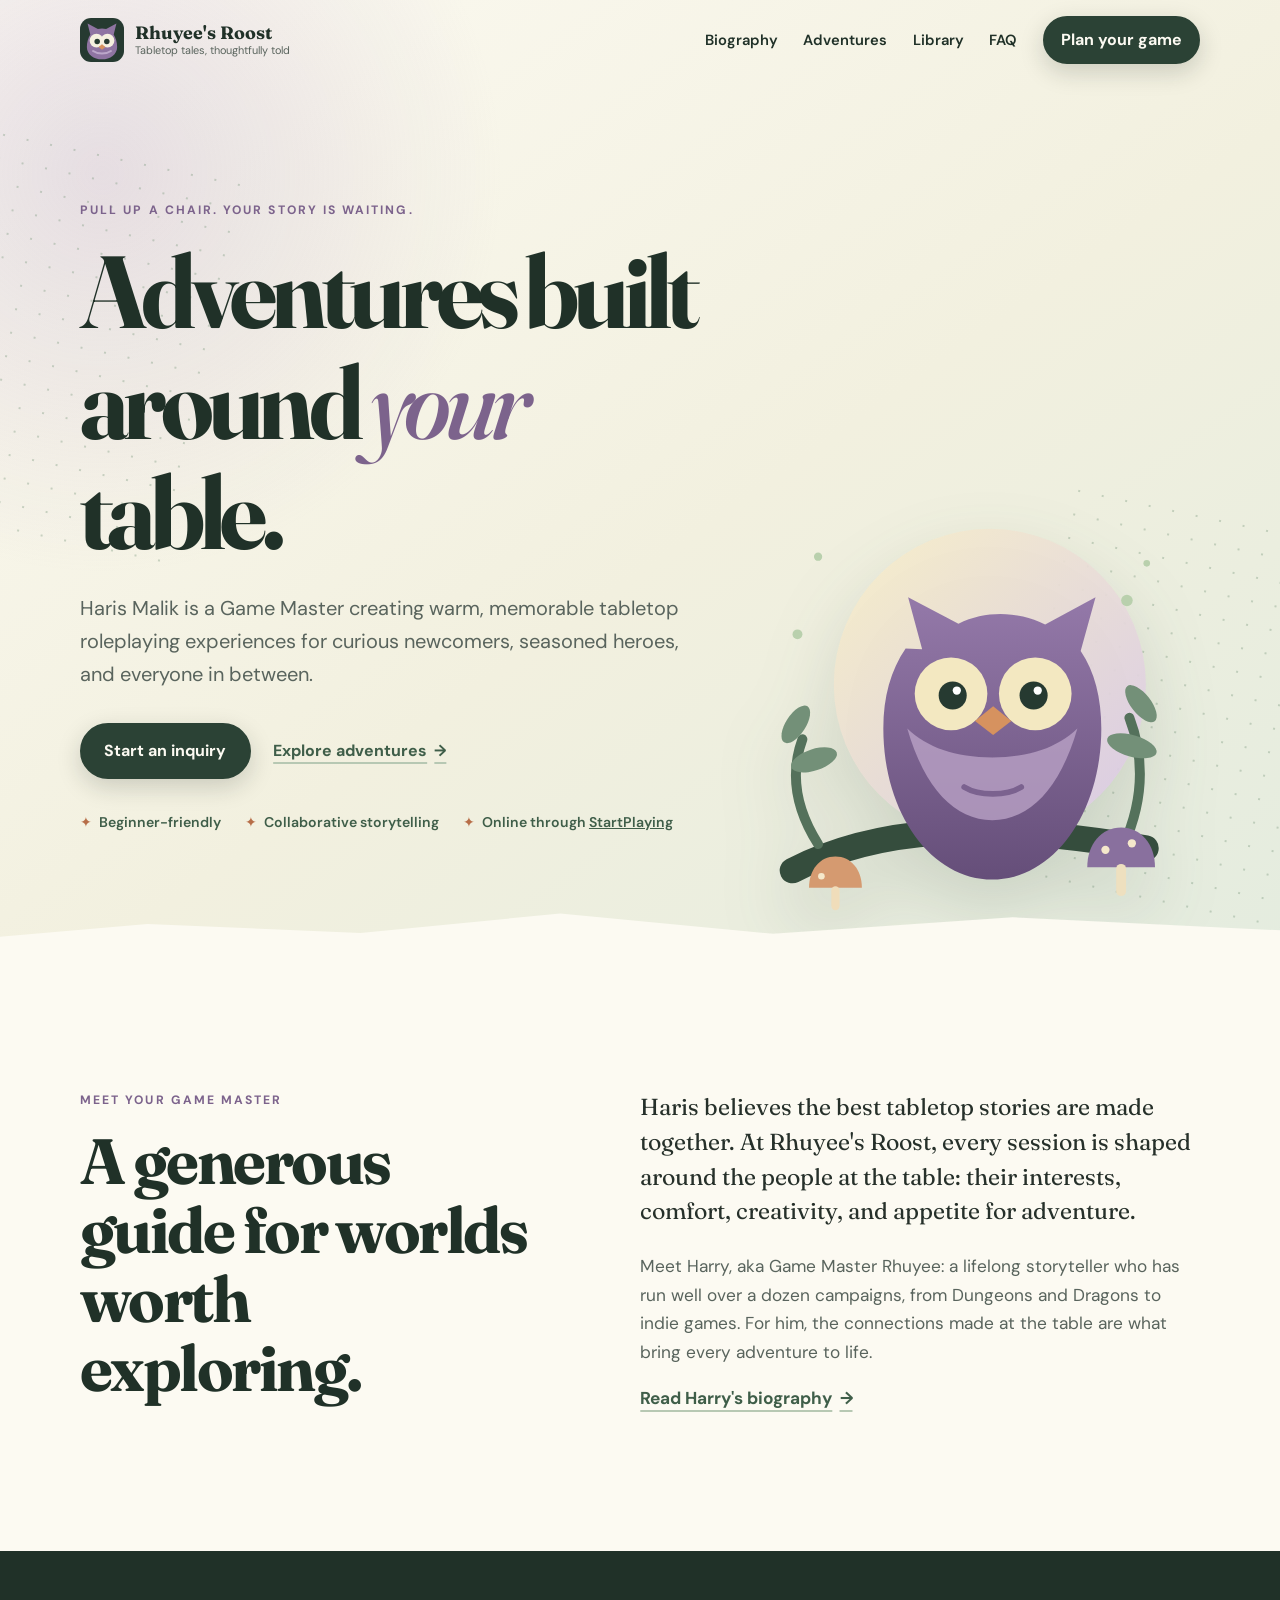
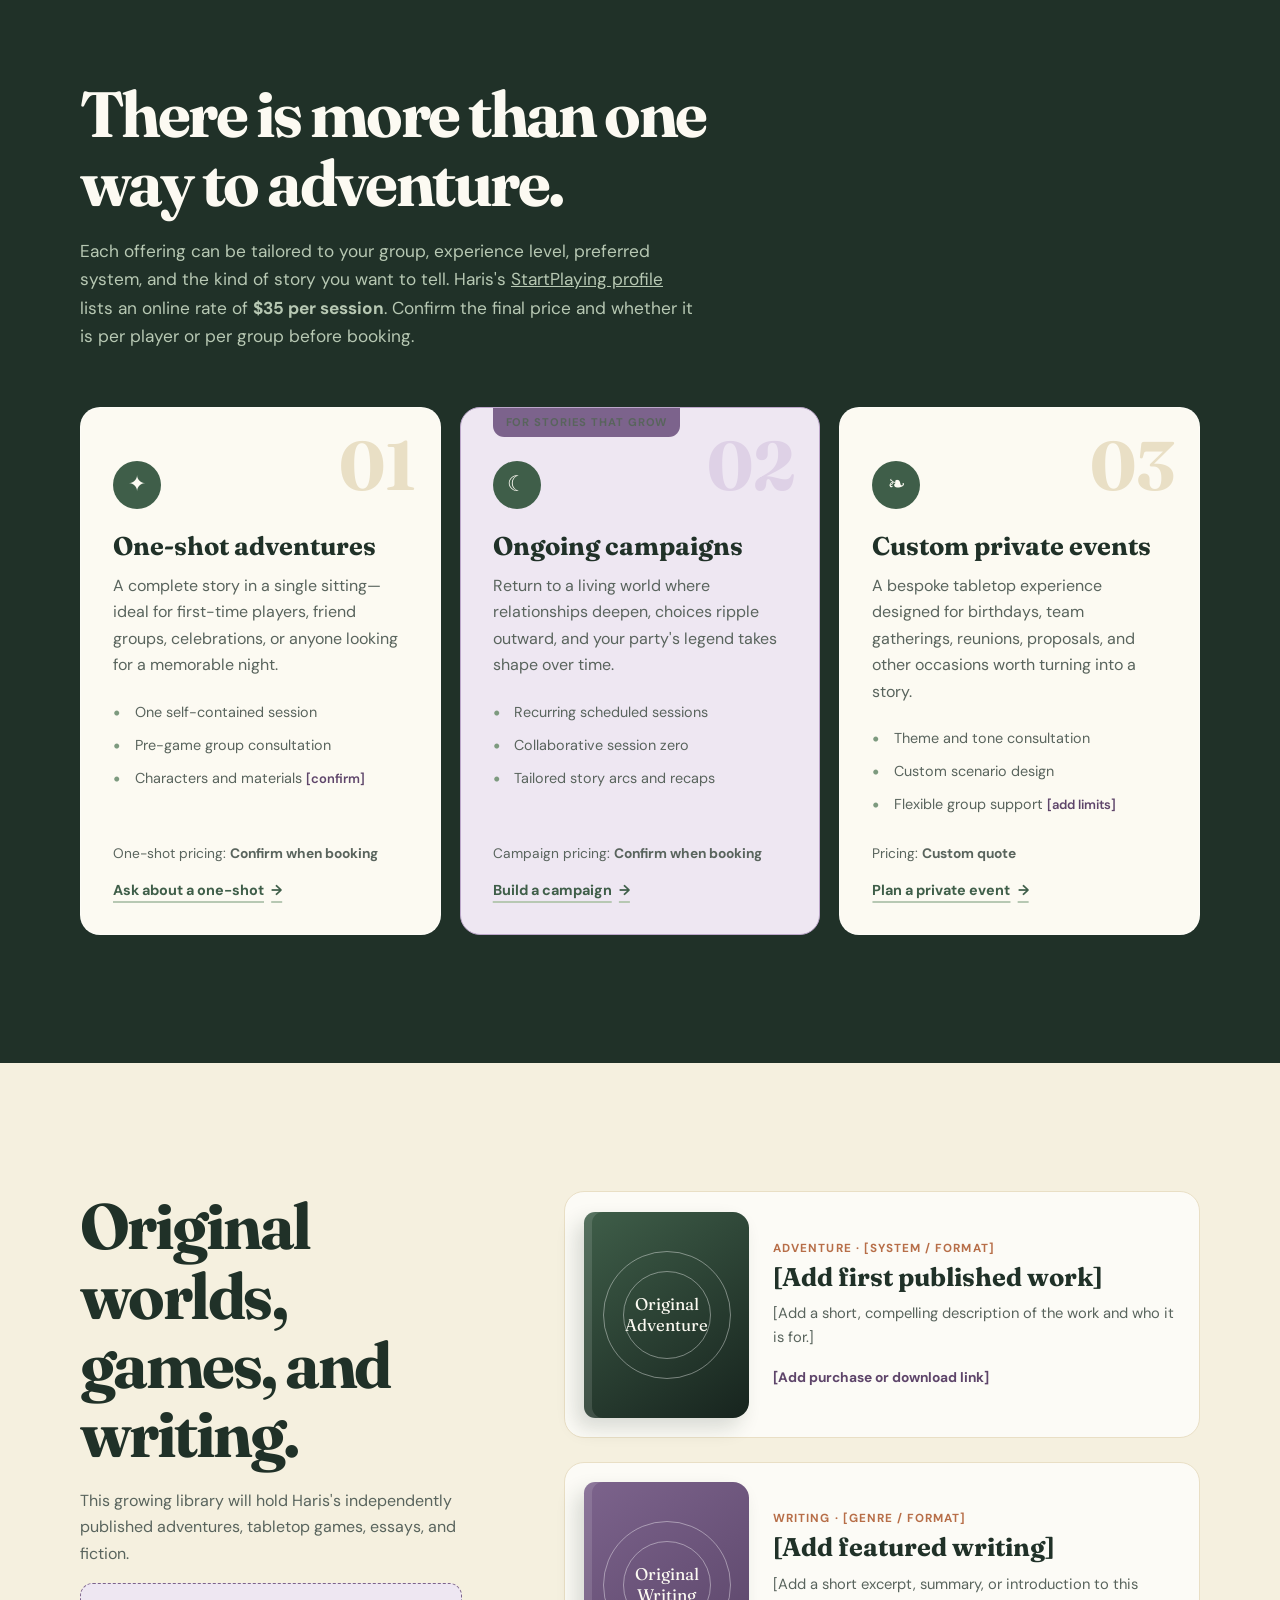
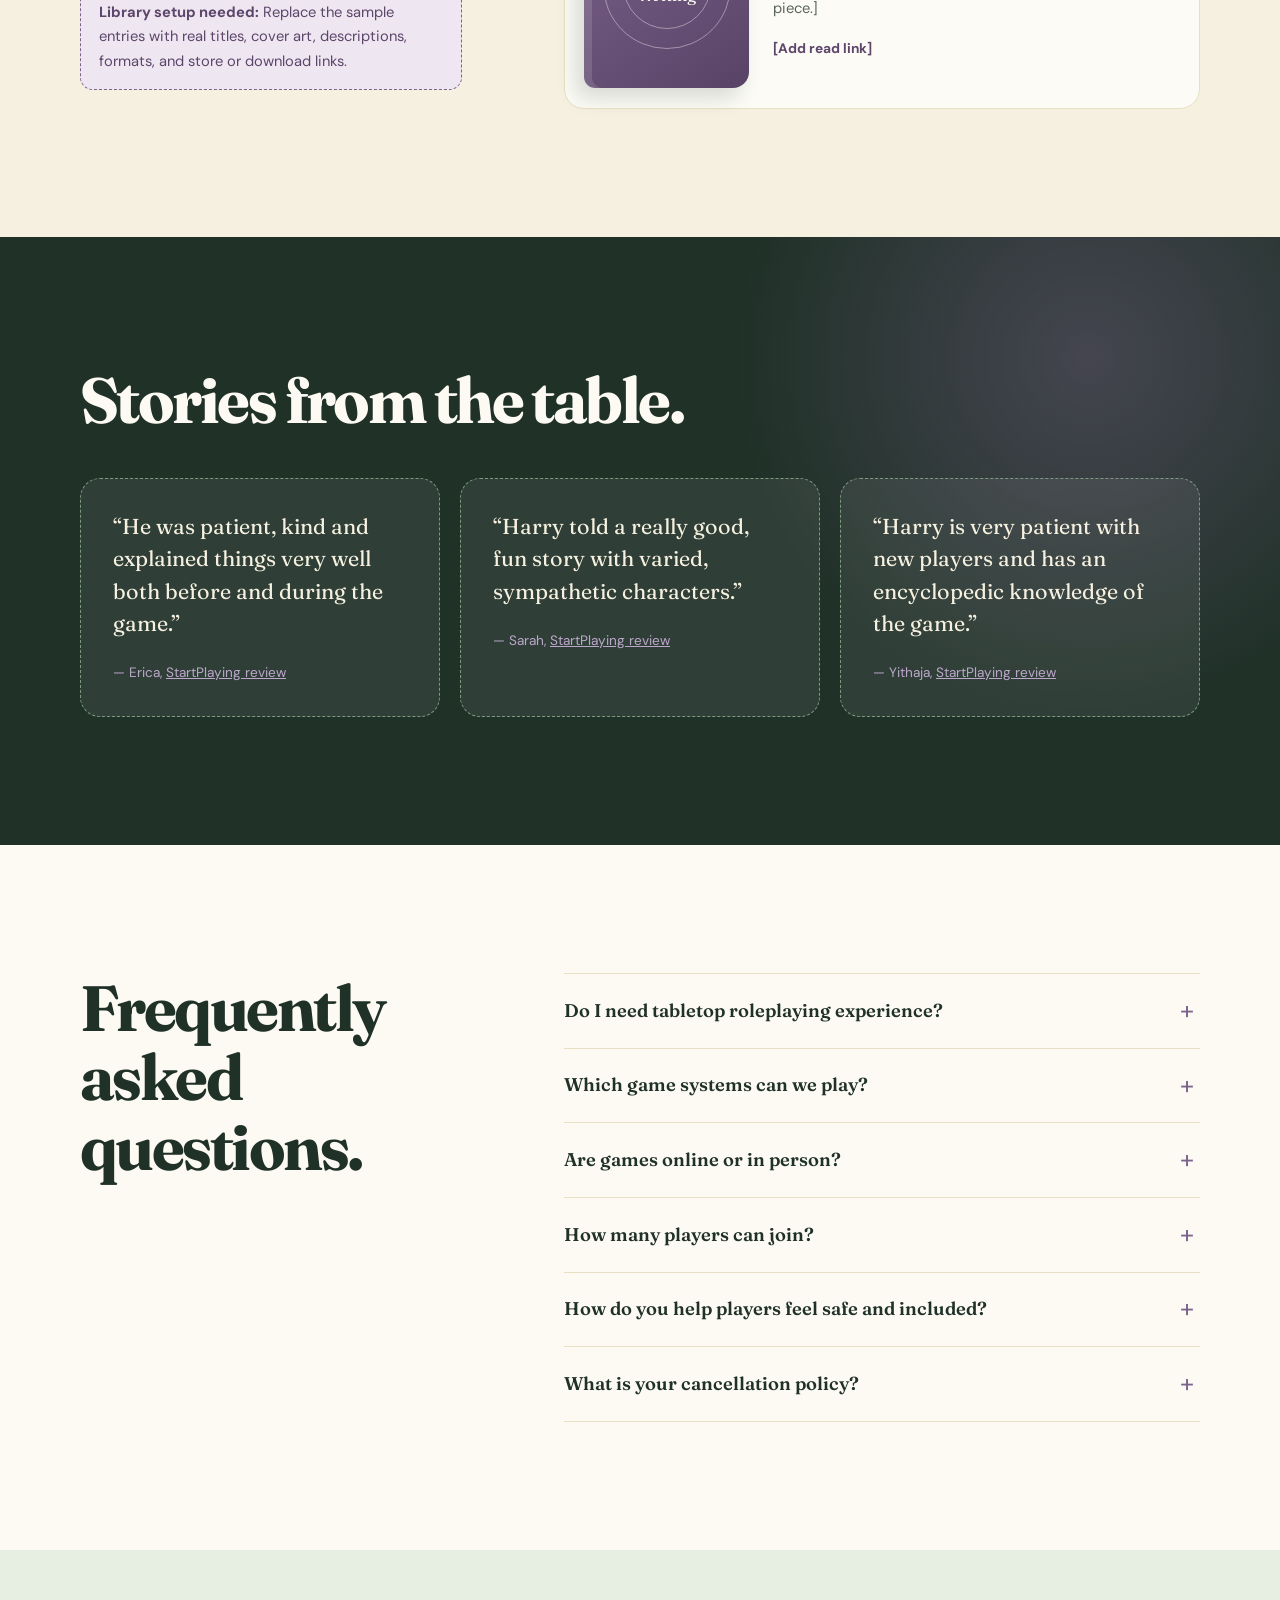
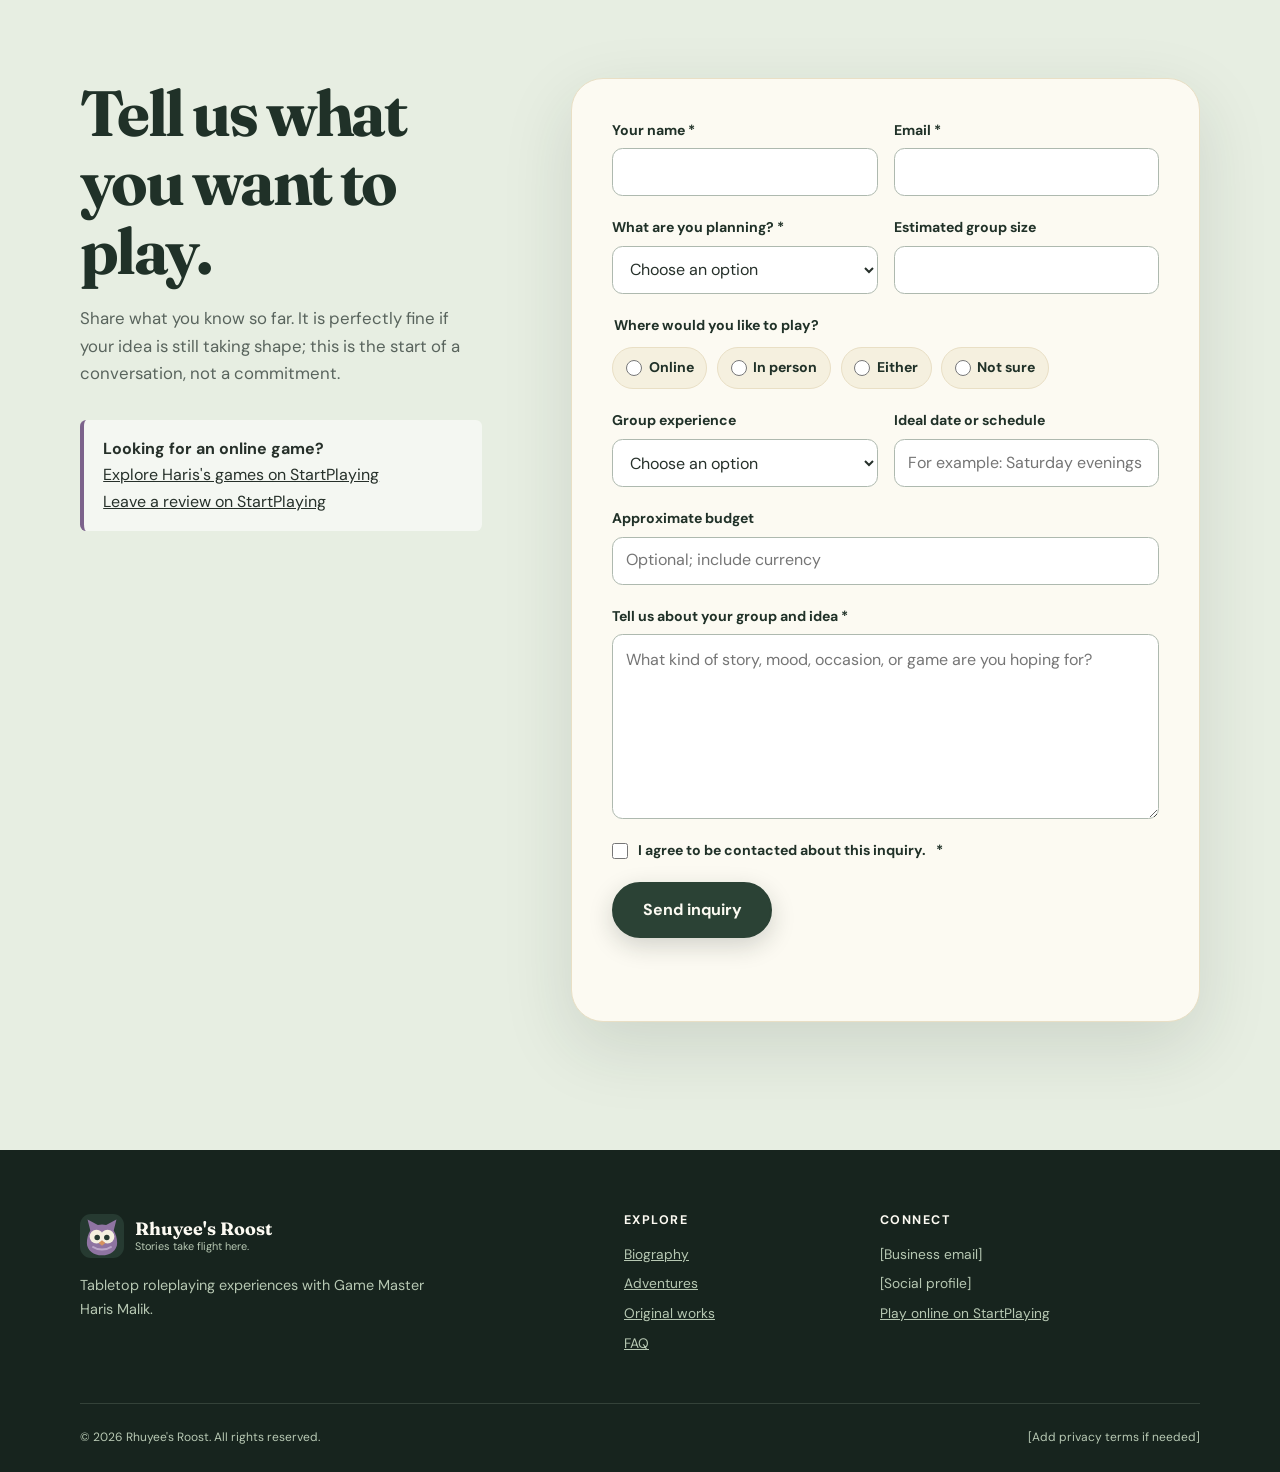
==== commit ef64ad75: "Deploying to gh-pages from @ jada-not-java/rhuyees-roost@1617a265f3643a62fb712c6b485f961057bf6c11 🚀" ====
--- a/pr-preview/pr-1/index.html
+++ b/pr-preview/pr-1/index.html
@@ -159,20 +159,6 @@
               connections made at the table are what bring every adventure to life.
             </p>
             <a class="text-link" href="biography.html">Read Harry's biography <span aria-hidden="true">→</span></a>
-            <div class="about-values">
-              <div>
-                <strong>Player-led</strong>
-                <span>Your choices matter.</span>
-              </div>
-              <div>
-                <strong>Welcoming</strong>
-                <span>New players belong here.</span>
-              </div>
-              <div>
-                <strong>Prepared</strong>
-                <span>Care in every detail.</span>
-              </div>
-            </div>
           </div>
         </div>
       </section>
@@ -180,7 +166,6 @@
       <section id="services" class="section services">
         <div class="shell">
           <div class="section-heading">
-            <p class="eyebrow">Choose your path</p>
             <h2>There is more than one way to adventure.</h2>
             <p>
               Each offering can be tailored to your group, experience level, preferred system,
@@ -247,42 +232,9 @@
         </div>
       </section>
 
-      <section class="section experience">
-        <div class="shell">
-          <div class="section-heading compact">
-            <p class="eyebrow">What to expect</p>
-            <h2>From first hello to final roll.</h2>
-          </div>
-          <ol class="steps">
-            <li>
-              <span>1</span>
-              <div>
-                <h3>Tell us about your table</h3>
-                <p>Share your group, goals, experience, schedule, and the adventure you imagine.</p>
-              </div>
-            </li>
-            <li>
-              <span>2</span>
-              <div>
-                <h3>Shape the experience</h3>
-                <p>Haris will follow up to align on system, tone, boundaries, logistics, and cost.</p>
-              </div>
-            </li>
-            <li>
-              <span>3</span>
-              <div>
-                <h3>Gather and play</h3>
-                <p>Arrive ready to make choices, roll dice, and build a story together.</p>
-              </div>
-            </li>
-          </ol>
-        </div>
-      </section>
-
       <section id="library" class="section library">
         <div class="shell library-grid">
           <div class="library-intro">
-            <p class="eyebrow">From the Roost</p>
             <h2>Original worlds, games, and writing.</h2>
             <p>
               This growing library will hold Haris's independently published adventures,
@@ -327,12 +279,7 @@
       <section id="testimonials" class="section testimonials" aria-labelledby="testimonials-title">
         <div class="shell">
           <div class="section-heading compact">
-            <p class="eyebrow">Words from the table</p>
             <h2 id="testimonials-title">Stories from the table.</h2>
-            <p>
-              Short excerpts from player reviews on
-              <a href="https://startplaying.games/gm/rhuyee">Harry's StartPlaying profile</a>.
-            </p>
           </div>
           <div class="testimonial-grid">
             <blockquote cite="https://startplaying.games/gm/rhuyee">
@@ -354,7 +301,6 @@
       <section id="faq" class="section faq">
         <div class="shell faq-layout">
           <div>
-            <p class="eyebrow">A few things to know</p>
             <h2>Frequently asked questions.</h2>
           </div>
           <div class="accordion" data-accordion>
@@ -368,8 +314,12 @@
             <details>
               <summary>Which game systems can we play?</summary>
               <p>
-                <span class="placeholder-inline">[List the systems Haris currently offers.]</span>
-                If you have a particular system in mind, include it in your inquiry.
+                Harry has run Dungeons and Dragons 5e, Daggerheart, Call of Cthulhu,
+                Vampire the Masquerade 5th edition, Dungeon Crawler Carl RPG,
+                Monster of the Week, Kids on Bikes, Thirsty Sword Lesbians, ROOT,
+                Minimum Rage, Eat the Reich, Honey Heist, and The Witch is Dead.
+                If you'd like to play a system not listed here, feel free to include
+                it in your inquiry.
               </p>
             </details>
             <details>
@@ -411,7 +361,6 @@
       <section id="contact" class="section contact">
         <div class="shell contact-grid">
           <div class="contact-copy">
-            <p class="eyebrow">Begin your adventure</p>
             <h2>Tell us what you want to play.</h2>
             <p>
               Share what you know so far. It is perfectly fine if your idea is still taking shape;
@@ -421,10 +370,6 @@
               <strong>Looking for an online game?</strong>
               <a href="https://startplaying.games/gm/rhuyee">Explore Haris's games on StartPlaying</a>
               <a href="https://startplaying.games/gm/rhuyee/review">Leave a review on StartPlaying</a>
-            </div>
-            <div class="contact-note">
-              <strong>Prefer email?</strong>
-              <span>[Add Haris's business email address]</span>
             </div>
           </div>
 
